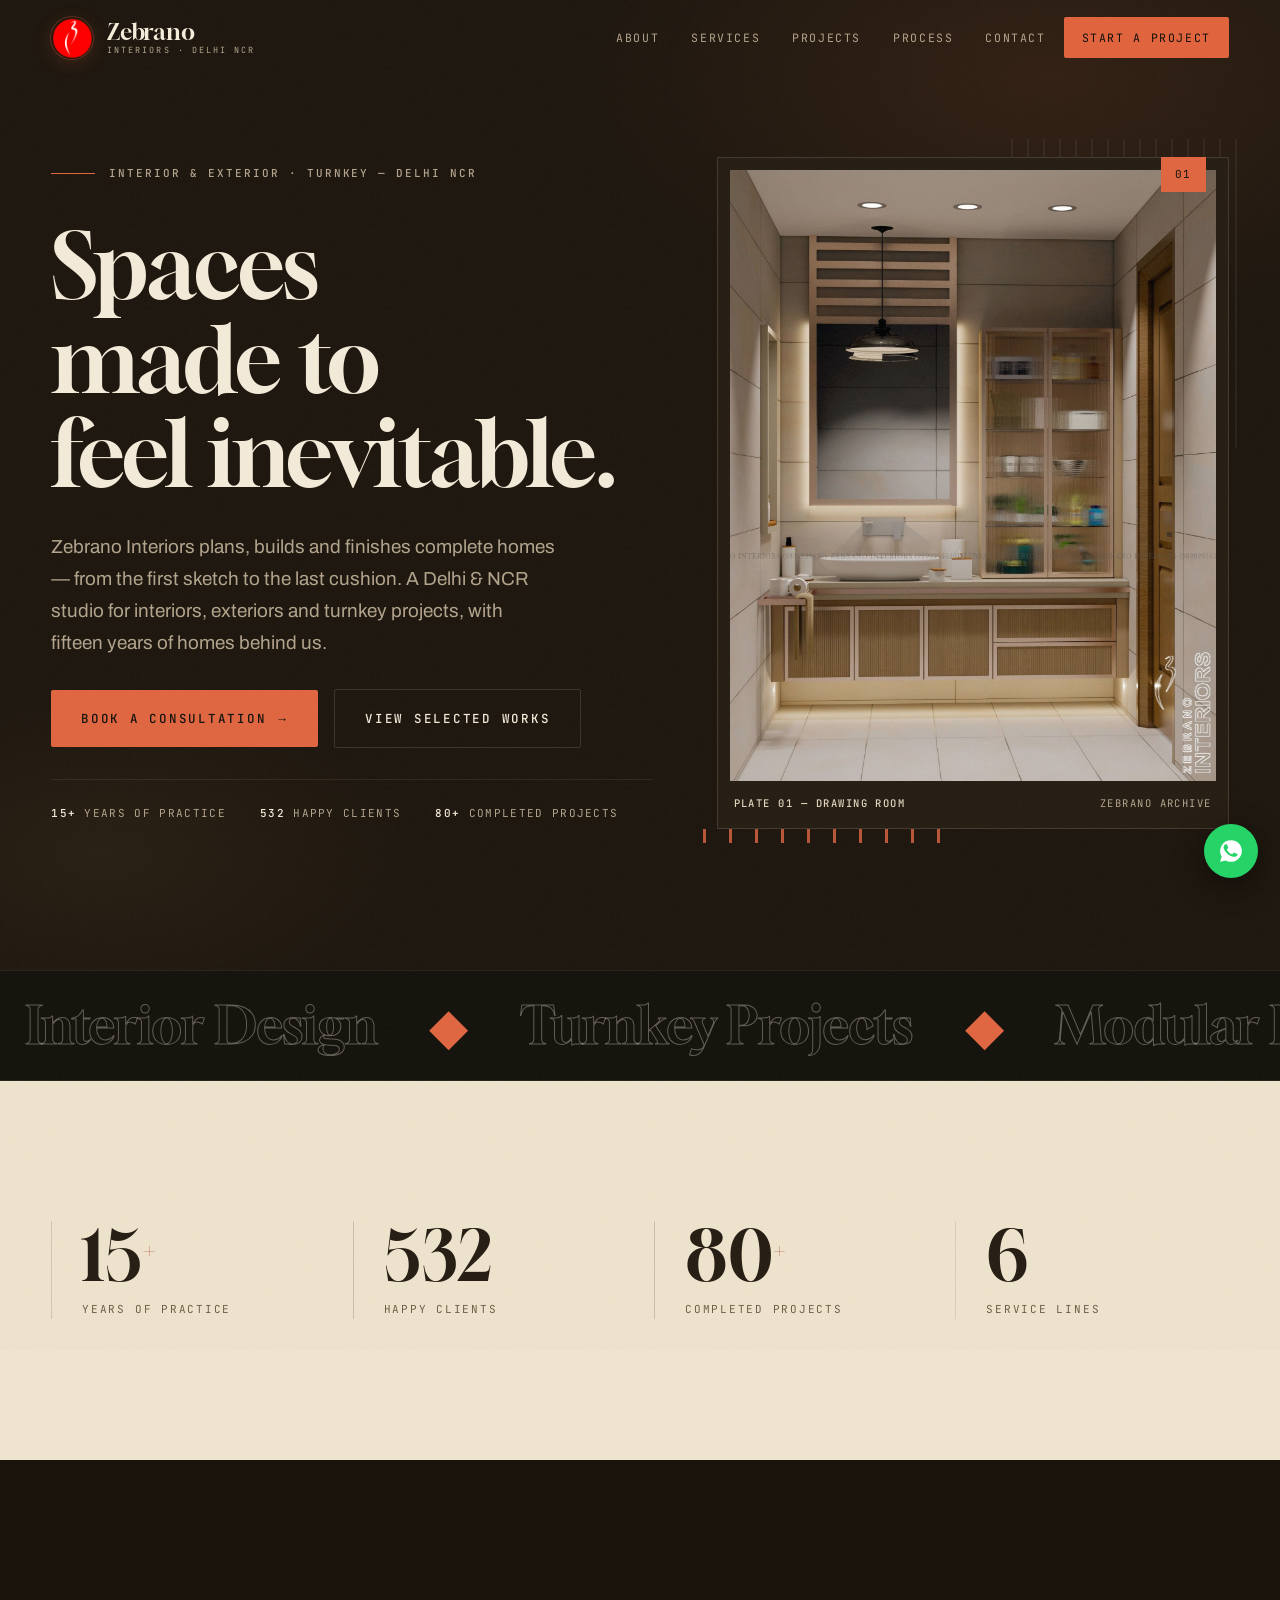
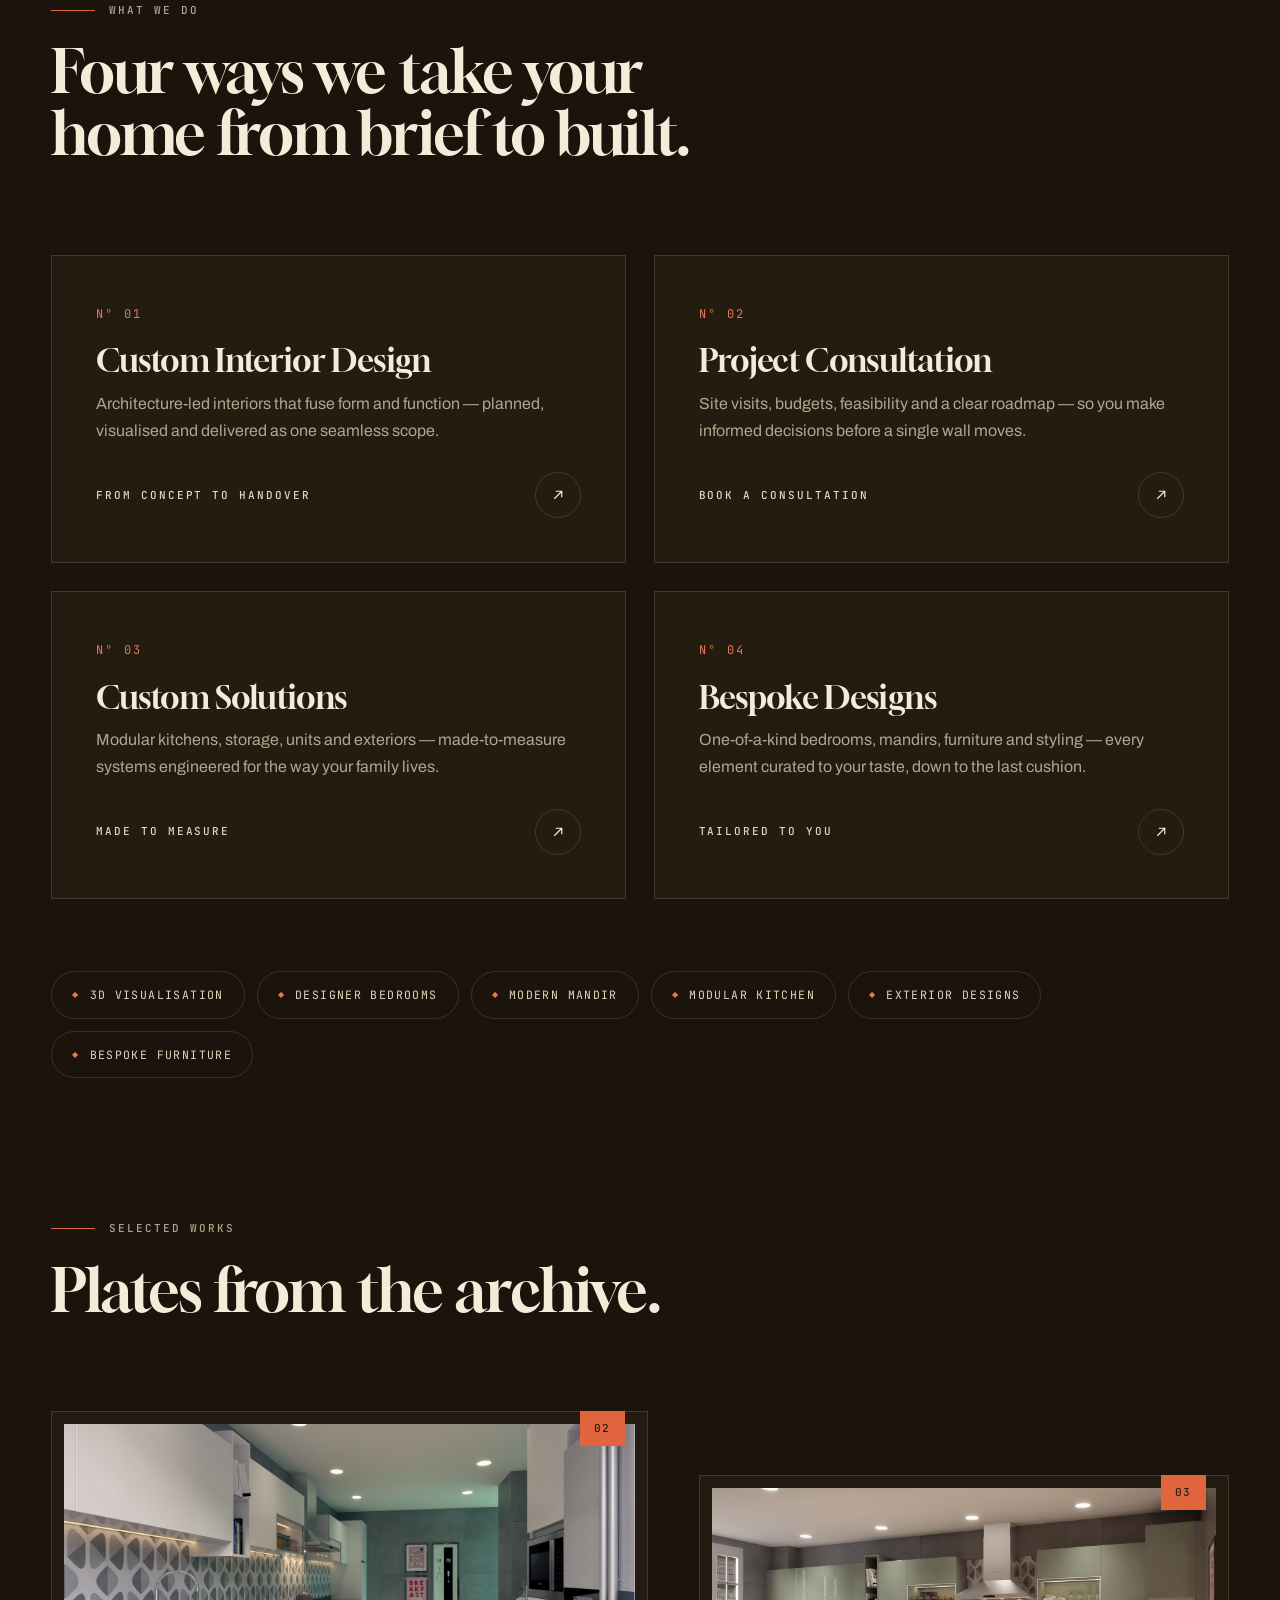
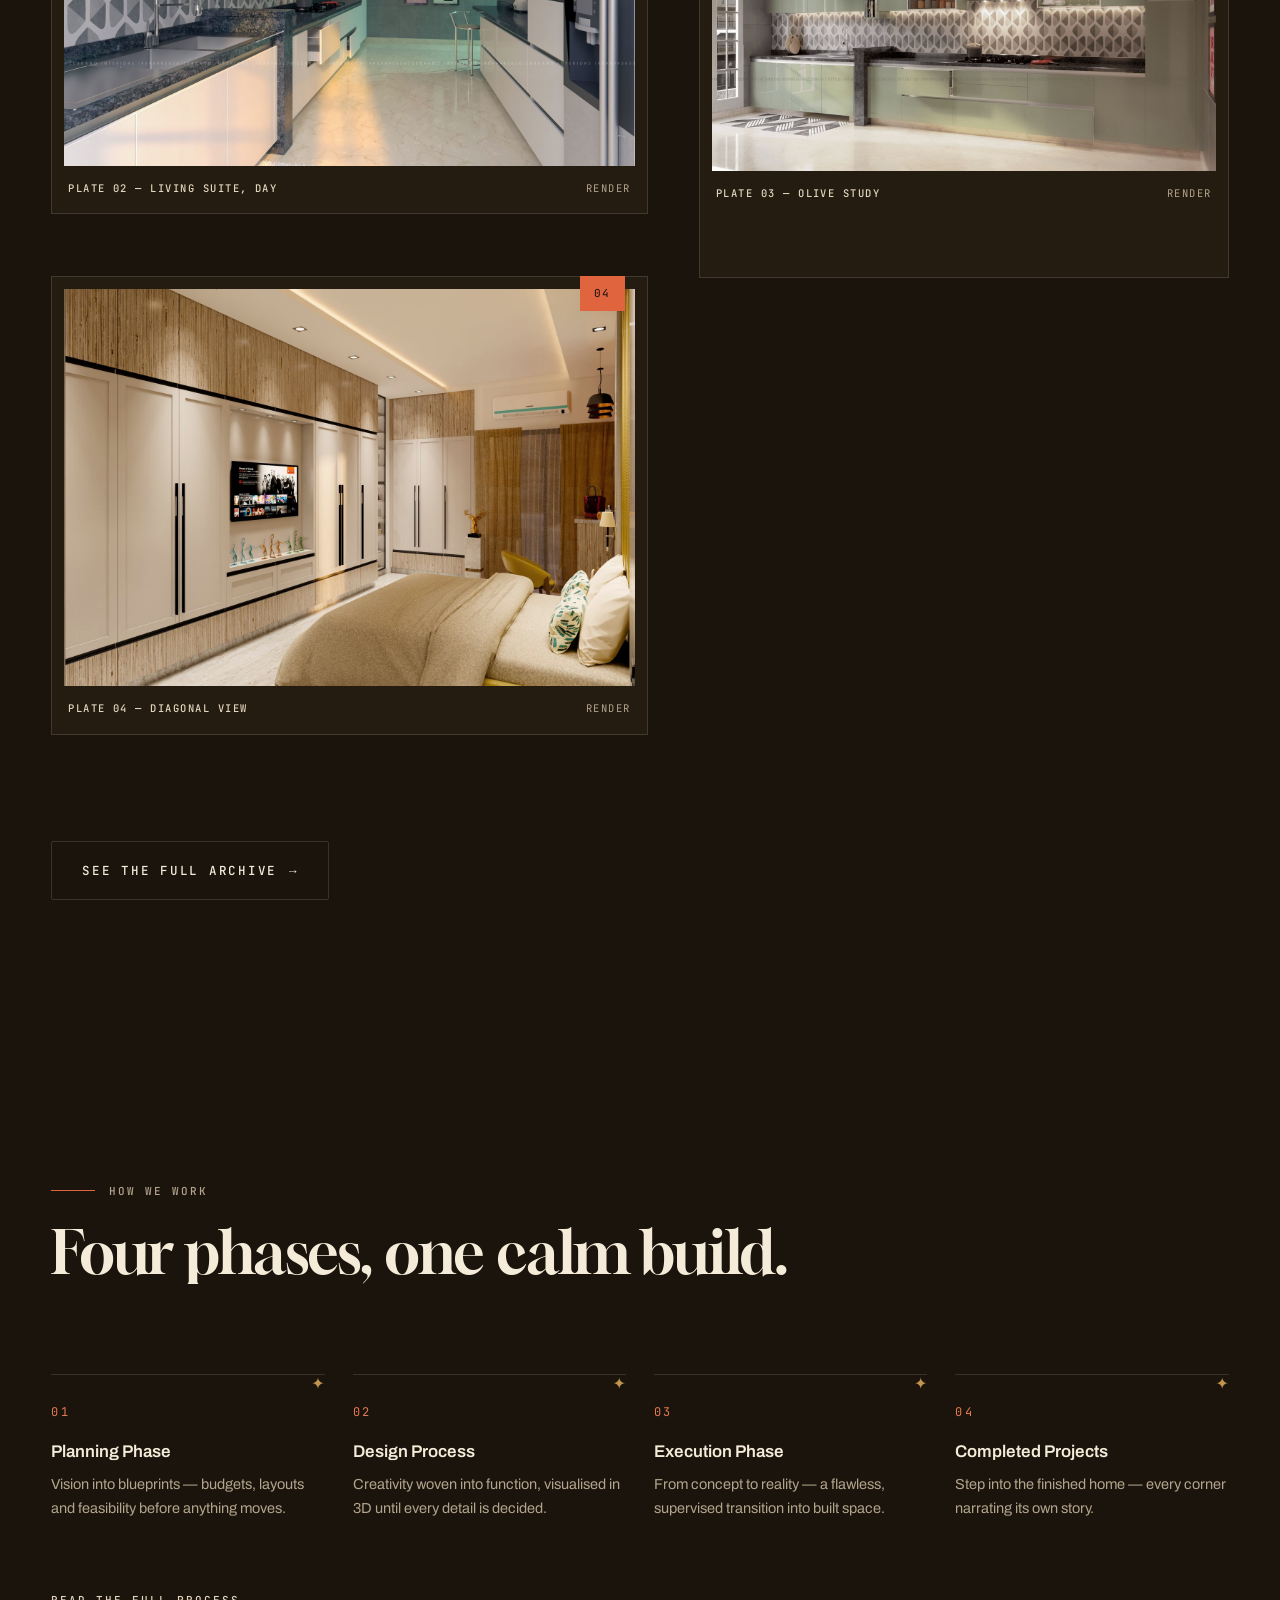
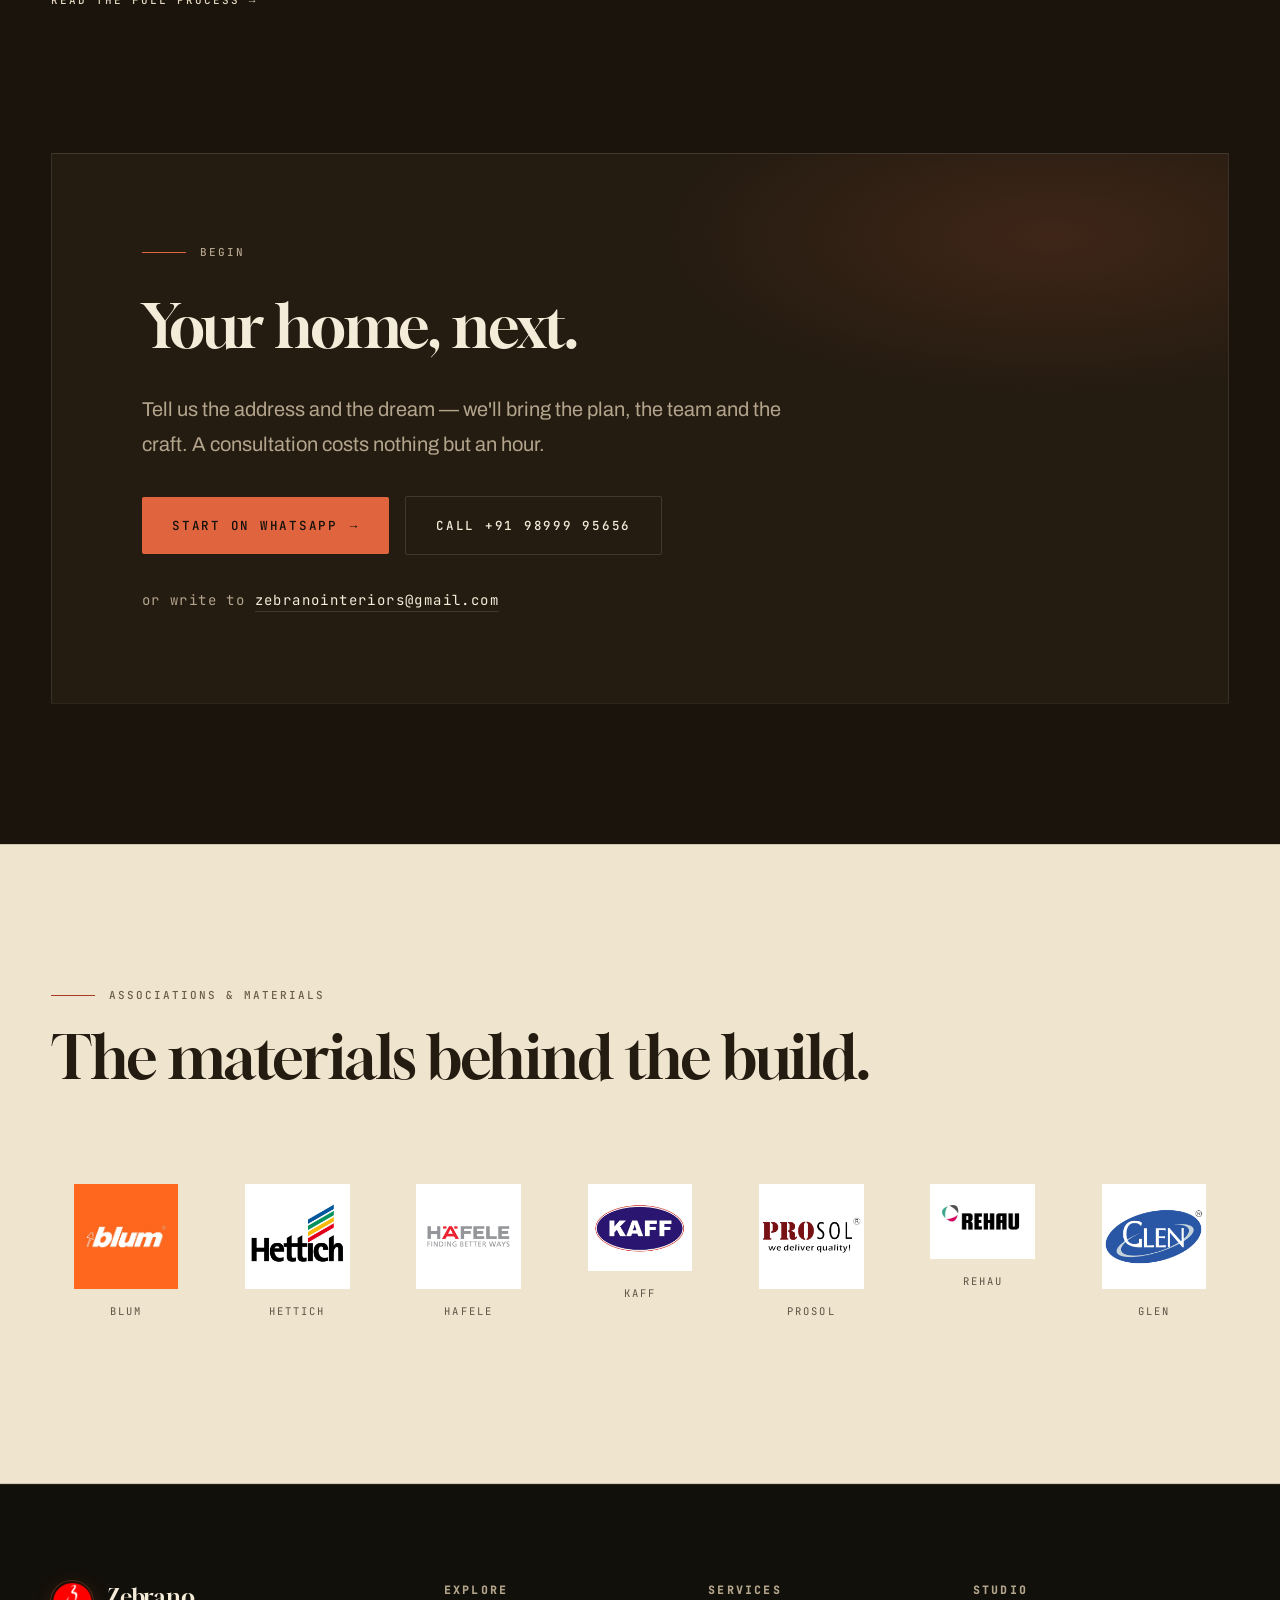
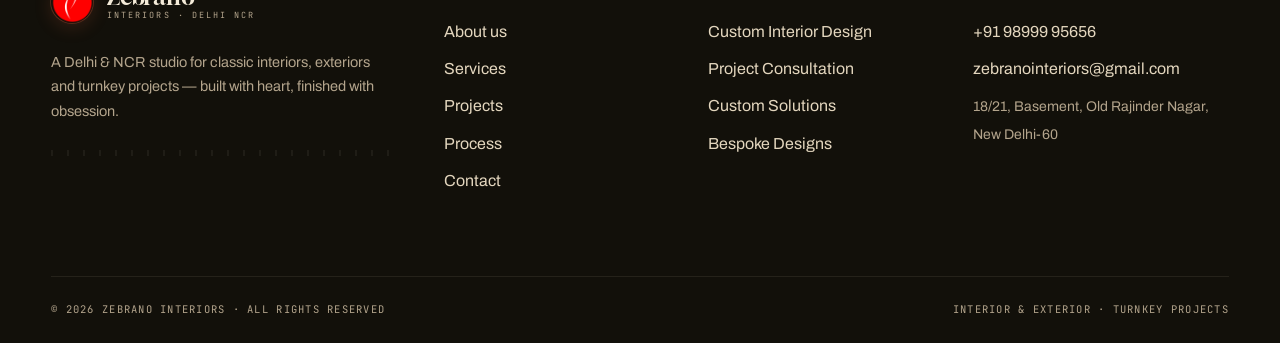
==== index.html @ 04f529ae "Zebrano Interiors - redesigned static site (dark zebrano world, real brand logos, partner strip)" ====
<!DOCTYPE html>
<html lang="en">
<head>
<!--
  ZEBRANO INTERIORS — redesigned website
  Direction contract (docs/DESIGN.md):
  THESIS   The site behaves like a material sample book of the wood it is named for —
           a dark zebrano-stripe system, editorial specimen plates, reactbits-grade motion.
           Refuses the generic light-warm real-estate template the studio formerly ran.
  OWN-WORLD espresso ground, bone ink, cinnabar accent (brand-red commitment), brass secondary,
           zebrano grain edges, hairline rules, index numerals, mono captions, Gloock display.
  STORY    visitor understands "turnkey interior studio, Delhi NCR, real craft" in seconds,
           believes it from real render plates + numbered process, acts via WhatsApp/consultation.
  FIRST VIEWPORT  left: mono kicker, split-reveal Gloock headline, lede, magnetic CTAs;
           right: portrait living-room render in a specimen frame with zebrano corner.
  FORM     brief-pinned reactbits-style component language, hand-built, no framework.
-->
<meta charset="UTF-8">
<meta name="viewport" content="width=device-width, initial-scale=1">
<title>Zebrano Interiors — Interior &amp; Turnkey Design Studio, Delhi NCR</title>
<meta name="description" content="Zebrano Interiors is a Delhi &amp; NCR interior design studio offering complete interior and exterior design alongside turnkey projects — 15+ years, 532 happy clients, 80+ completed homes.">
<meta name="theme-color" content="#1b140c">
<link rel="icon" href="assets/img/zebrano-mark.png" type="image/png">
<link rel="canonical" href="https://zebranointeriors.com/">
<meta property="og:type" content="website">
<meta property="og:title" content="Zebrano Interiors — Interior &amp; Turnkey Design Studio">
<meta property="og:description" content="Complete interior and exterior design alongside turnkey projects, Delhi &amp; NCR. 15+ years, 80+ completed projects.">
<meta property="og:url" content="https://zebranointeriors.com/">
<meta property="og:image" content="assets/img/2024-02-View-1-1.jpg">
<meta name="twitter:card" content="summary_large_image">
<link rel="preload" as="image" href="assets/img/2024-02-View-1-1.jpg" fetchpriority="high">
<link rel="stylesheet" href="assets/css/fonts.css">
<link rel="stylesheet" href="assets/css/tokens.css">
<link rel="stylesheet" href="assets/css/main.css">
<script type="application/ld+json">
{
  "@context": "https://schema.org",
  "@type": "LocalBusiness",
  "name": "Zebrano Interiors",
  "description": "Interior and exterior design studio alongside turnkey projects in Delhi & NCR.",
  "telephone": "+91-9899995656",
  "email": "zebranointeriors@gmail.com",
  "address": {
    "@type": "PostalAddress",
    "streetAddress": "18/21, Basement, Old Rajinder Nagar",
    "addressLocality": "New Delhi",
    "addressRegion": "Delhi",
    "postalCode": "110060",
    "addressCountry": "IN"
  }
}
</script>
</head>
<body>
<a class="skip-link" href="#main">Skip to content</a>

<!-- shell chrome -->
<div id="preloader" aria-hidden="true">
  <img class="pre-mark" src="assets/img/zebrano-mark.png" alt="" width="60" height="60">
  <div class="pre-word"><i>Z</i><i>E</i><i>B</i><i>R</i><i>A</i><i>N</i><i>O</i></div>
  <div class="pre-strip"></div>
</div>
<div id="curtain" aria-hidden="true"><div class="curtain-stripe zebra-edge-solid"></div></div>
<div class="grain" aria-hidden="true"></div>
<div id="cursor-dot" aria-hidden="true"></div>
<div id="cursor-ring" aria-hidden="true"></div>

<header class="header">
  <div class="wrap header-inner">
    <a class="wordmark" href="index.html" aria-label="Zebrano Interiors — home">
  <img class="mark" src="assets/img/zebrano-mark.png" alt="" width="42" height="42">
  <span class="wm-text">Zebrano<span class="sub">Interiors · Delhi NCR</span></span>
    </a>
    <nav class="nav" aria-label="Primary">
      <a href="about.html">About</a>
      <a href="services.html">Services</a>
      <a href="projects.html">Projects</a>
      <a href="process.html">Process</a>
      <a href="contact.html">Contact</a>
      <a class="cta" href="contact.html">Start a project</a>
    </nav>
    <button class="nav-toggle" aria-expanded="false" aria-controls="menu" aria-label="Open menu">
      <span></span><span></span><span></span>
    </button>
  </div>
</header>

<div class="menu" id="menu">
  <nav aria-label="Mobile">
    <a href="index.html"><small>01</small>Studio</a>
    <a href="about.html"><small>02</small>About</a>
    <a href="services.html"><small>03</small>Services</a>
    <a href="projects.html"><small>04</small>Projects</a>
    <a href="process.html"><small>05</small>Process</a>
    <a href="contact.html"><small>06</small>Contact</a>
  </nav>
  <div class="menu-cta">
    <a class="btn btn--primary" href="contact.html">Start a project <span class="arr">→</span></a>
    <p class="menu-phone mono">WhatsApp-first · <a href="tel:+919899995656">+91 98999 95656</a></p>
  </div>
  <div class="menu-meta mono">
    <span>+91 9899995656</span>
    <span>zebranointeriors@gmail.com</span>
    <span>Old Rajinder Nagar, New Delhi-60</span>
  </div>
</div>

<main id="main">
  <!-- ============ HERO ============ -->
  <section class="hero">
    <div class="wrap">
      <div class="hero-grid">
        <div class="hero-copy">
          <p class="kicker mono" data-split>Interior &amp; Exterior · Turnkey — Delhi NCR</p>
          <h1 class="display h-display" data-split>Spaces made to feel inevitable.</h1>
          <p class="lede" data-reveal>Zebrano Interiors plans, builds and finishes complete homes — from the first
            sketch to the last cushion. A Delhi &amp; NCR studio for interiors, exteriors and turnkey projects,
            with fifteen years of homes behind us.</p>
          <div class="hero-ctas" data-reveal data-delay="1">
            <a class="btn btn--primary" href="contact.html">Book a consultation <span class="arr">→</span></a>
            <a class="btn btn--ghost" href="projects.html">View selected works</a>
          </div>
          <div class="hero-meta" data-reveal data-delay="2">
            <span><b>15+</b> Years of practice</span>
            <span><b>532</b> Happy clients</span>
            <span><b>80+</b> Completed projects</span>
          </div>
        </div>
        <div class="hero-plate-frame">
          <figure class="plate">
            <img src="assets/img/2024-02-View-1-1.jpg" alt="Living room by Zebrano Interiors — warm wood and linen tones" width="1600" height="2009" fetchpriority="high">
            <figcaption class="plate-cap"><b>Plate 01 — Drawing room</b><span>Zebrano archive</span></figcaption>
            <span class="plate-idx">01</span>
          </figure>
        </div>
      </div>
    </div>
  </section>

  <!-- ============ MARQUEE ============ -->
  <div class="marquee" aria-hidden="true">
    <div class="marquee-track">
      <span>Interior Design</span><span class="hi">◆</span>
      <span>Turnkey Projects</span><span class="hi">◆</span>
      <span>Modular Kitchens</span><span class="hi">◆</span>
      <span>Designer Bedrooms</span><span class="hi">◆</span>
      <span>Modern Mandirs</span><span class="hi">◆</span>
      <span>3D Visualisation</span><span class="hi">◆</span>
      <span>Exterior Design</span><span class="hi">◆</span>
      <span>Bespoke Furniture</span><span class="hi">◆</span>
      <span>Interior Design</span><span class="hi">◆</span>
      <span>Turnkey Projects</span><span class="hi">◆</span>
      <span>Modular Kitchens</span><span class="hi">◆</span>
      <span>Designer Bedrooms</span><span class="hi">◆</span>
      <span>Modern Mandirs</span><span class="hi">◆</span>
      <span>3D Visualisation</span><span class="hi">◆</span>
      <span>Exterior Design</span><span class="hi">◆</span>
      <span>Bespoke Furniture</span><span class="hi">◆</span>
    </div>
  </div>

  <!-- ============ STATS (bone band) ============ -->
  <section class="band-bone section" aria-label="Studio statistics">
    <div class="wrap">
      <div class="stats">
        <div class="stat" data-reveal>
          <div class="num"><span data-count="15">0</span><sup>+</sup></div>
          <div class="lbl">Years of practice</div>
        </div>
        <div class="stat" data-reveal data-delay="1">
          <div class="num"><span data-count="532">0</span></div>
          <div class="lbl">Happy clients</div>
        </div>
        <div class="stat" data-reveal data-delay="2">
          <div class="num"><span data-count="80">0</span><sup>+</sup></div>
          <div class="lbl">Completed projects</div>
        </div>
        <div class="stat" data-reveal data-delay="3">
          <div class="num"><span data-count="6">0</span></div>
          <div class="lbl">Service lines</div>
        </div>
      </div>
    </div>
  </section>

  <!-- ============ SERVICES PREVIEW ============ -->
  <section class="section spine">
    <div class="wrap">
      <div class="section-head">
        <p class="kicker mono">What we do</p>
        <h2 class="display h-section" data-split data-reveal>Four ways we take your home from brief to built.</h2>
      </div>
      <div class="spot-grid">
        <a class="spot-card" data-spotlight href="services.html#offer-01">
          <span class="idx">N° 01</span>
          <h3 class="display h-small">Custom Interior Design</h3>
          <p>Architecture-led interiors that fuse form and function — planned, visualised and delivered as one seamless scope.</p>
          <div class="foot"><span class="mono">From concept to handover</span><span class="go"><svg width="18" height="18" viewBox="0 0 24 24" fill="none" stroke="currentColor" stroke-width="1.6"><path d="M7 17L17 7M9 7h8v8"/></svg></span></div>
        </a>
        <a class="spot-card" data-spotlight href="services.html#offer-02">
          <span class="idx">N° 02</span>
          <h3 class="display h-small">Project Consultation</h3>
          <p>Site visits, budgets, feasibility and a clear roadmap — so you make informed decisions before a single wall moves.</p>
          <div class="foot"><span class="mono">Book a consultation</span><span class="go"><svg width="18" height="18" viewBox="0 0 24 24" fill="none" stroke="currentColor" stroke-width="1.6"><path d="M7 17L17 7M9 7h8v8"/></svg></span></div>
        </a>
        <a class="spot-card" data-spotlight href="services.html#offer-03">
          <span class="idx">N° 03</span>
          <h3 class="display h-small">Custom Solutions</h3>
          <p>Modular kitchens, storage, units and exteriors — made-to-measure systems engineered for the way your family lives.</p>
          <div class="foot"><span class="mono">Made to measure</span><span class="go"><svg width="18" height="18" viewBox="0 0 24 24" fill="none" stroke="currentColor" stroke-width="1.6"><path d="M7 17L17 7M9 7h8v8"/></svg></span></div>
        </a>
        <a class="spot-card" data-spotlight href="services.html#offer-04">
          <span class="idx">N° 04</span>
          <h3 class="display h-small">Bespoke Designs</h3>
          <p>One-of-a-kind bedrooms, mandirs, furniture and styling — every element curated to your taste, down to the last cushion.</p>
          <div class="foot"><span class="mono">Tailored to you</span><span class="go"><svg width="18" height="18" viewBox="0 0 24 24" fill="none" stroke="currentColor" stroke-width="1.6"><path d="M7 17L17 7M9 7h8v8"/></svg></span></div>
        </a>
      </div>
      <div class="chips" data-reveal>
        <a class="chip" href="services.html">3D Visualisation</a>
        <a class="chip" href="services.html">Designer Bedrooms</a>
        <a class="chip" href="services.html">Modern Mandir</a>
        <a class="chip" href="services.html">Modular Kitchen</a>
        <a class="chip" href="services.html">Exterior Designs</a>
        <a class="chip" href="services.html">Bespoke Furniture</a>
      </div>
    </div>
  </section>

  <!-- ============ SELECTED WORKS ============ -->
  <section class="section" style="padding-top:0">
    <div class="wrap">
      <div class="section-head">
        <p class="kicker mono">Selected works</p>
        <h2 class="display h-section" data-split data-reveal>Plates from the archive.</h2>
      </div>
      <div class="works">
        <figure class="plate">
          <div class="plate-img"><img src="assets/img/2024-02-View-4-Day-Scene.jpg" alt="Day-lit drawing room scene by Zebrano Interiors" width="1600" height="958" loading="lazy"></div>
          <figcaption class="plate-cap"><b>Plate 02 — Living suite, day</b><span>Render</span></figcaption>
          <span class="plate-idx">02</span>
        </figure>
        <figure class="plate">
          <div class="plate-img"><img src="assets/img/2024-02-Met-Olive-Final-1.jpg" alt="Neutral olive-toned interior by Zebrano Interiors" width="1600" height="900" loading="lazy"></div>
          <figcaption class="plate-cap"><b>Plate 03 — Olive study</b><span>Render</span></figcaption>
          <span class="plate-idx">03</span>
        </figure>
        <figure class="plate">
          <div class="plate-img"><img src="assets/img/2024-02-View-Diagonal.jpg" alt="Diagonal view of a designed living space by Zebrano Interiors" width="1600" height="1114" loading="lazy"></div>
          <figcaption class="plate-cap"><b>Plate 04 — Diagonal view</b><span>Render</span></figcaption>
          <span class="plate-idx">04</span>
        </figure>
      </div>
      <p style="margin-top:clamp(40px,6vw,72px)" data-reveal>
        <a class="btn btn--ghost" href="projects.html">See the full archive <span class="arr">→</span></a>
      </p>
    </div>
  </section>

  <!-- ============ PROCESS STRIP ============ -->
  <section class="section spine">
    <div class="wrap">
      <div class="section-head">
        <p class="kicker mono">How we work</p>
        <h2 class="display h-section" data-split data-reveal>Four phases, one calm build.</h2>
      </div>
      <div class="proc">
        <div class="proc-item" data-reveal>
          <span class="tick">✦</span>
          <h3>Planning Phase</h3>
          <p>Vision into blueprints — budgets, layouts and feasibility before anything moves.</p>
        </div>
        <div class="proc-item" data-reveal data-delay="1">
          <span class="tick">✦</span>
          <h3>Design Process</h3>
          <p>Creativity woven into function, visualised in 3D until every detail is decided.</p>
        </div>
        <div class="proc-item" data-reveal data-delay="2">
          <span class="tick">✦</span>
          <h3>Execution Phase</h3>
          <p>From concept to reality — a flawless, supervised transition into built space.</p>
        </div>
        <div class="proc-item" data-reveal data-delay="3">
          <span class="tick">✦</span>
          <h3>Completed Projects</h3>
          <p>Step into the finished home — every corner narrating its own story.</p>
        </div>
      </div>
      <p style="margin-top:clamp(40px,6vw,64px)" data-reveal>
        <a class="link-line mono" href="process.html">Read the full process →</a>
      </p>
    </div>
  </section>

  <!-- ============ CTA ============ -->
  <section class="section" style="padding-top:0">
    <div class="wrap">
      <div class="cta-panel" data-reveal>
        <div class="wrap-in">
          <p class="kicker mono">Begin</p>
          <h2 class="display h-section">Your home, next.</h2>
          <p class="muted-big">Tell us the address and the dream — we'll bring the plan, the team and the craft.
            A consultation costs nothing but an hour.</p>
          <div class="hero-ctas">
            <a class="btn btn--primary" href="contact.html">Start on WhatsApp <span class="arr">→</span></a>
            <a class="btn btn--ghost" href="tel:+919899995656">Call +91 98999 95656</a>
          </div>
          <p class="phone-line">or write to <a href="mailto:zebranointeriors@gmail.com">zebranointeriors@gmail.com</a></p>
        </div>
      </div>
    </div>
  </section>

  <!-- ============ PARTNERS ============ -->
  <section class="band-bone section partners-band" aria-label="Partner brands">
    <div class="wrap">
      <div class="section-head">
        <p class="kicker mono">Associations &amp; materials</p>
        <h2 class="display h-section">The materials behind the build.</h2>
      </div>
      <ul class="partners">
        <li><figure class="plogo"><img src="assets/img/partners/blum.jpg" alt="Blum hardware logo" width="900" height="900" loading="lazy"><figcaption>Blum</figcaption></figure></li>
        <li><figure class="plogo"><img src="assets/img/partners/hettich.jpg" alt="Hettich hardware logo" width="1600" height="1600" loading="lazy"><figcaption>Hettich</figcaption></figure></li>
        <li><figure class="plogo"><img src="assets/img/partners/hafele.jpg" alt="Häfele hardware logo" width="1600" height="1600" loading="lazy"><figcaption>Hafele</figcaption></figure></li>
        <li><figure class="plogo"><img src="assets/img/partners/kaff.jpg" alt="KAFF logo" width="1600" height="1333" loading="lazy"><figcaption>Kaff</figcaption></figure></li>
        <li><figure class="plogo"><img src="assets/img/partners/prosol.jpg" alt="Prosol logo" width="1600" height="1600" loading="lazy"><figcaption>Prosol</figcaption></figure></li>
        <li><figure class="plogo"><img src="assets/img/partners/rehau.jpg" alt="REHAU logo" width="1200" height="857" loading="lazy"><figcaption>Rehau</figcaption></figure></li>
        <li><figure class="plogo"><img src="assets/img/partners/glen.jpg" alt="Glen logo" width="1600" height="1600" loading="lazy"><figcaption>Glen</figcaption></figure></li>
      </ul>
    </div>
  </section>
</main>

<footer class="footer">
  <div class="wrap">
    <div class="footer-grid">
      <div>
        <a class="wordmark" href="index.html">
  <img class="mark" src="assets/img/zebrano-mark.png" alt="" width="42" height="42">
  <span class="wm-text">Zebrano<span class="sub">Interiors · Delhi NCR</span></span>
        </a>
        <p class="about-line" style="margin-top:18px">A Delhi &amp; NCR studio for classic interiors, exteriors and turnkey projects — built with heart, finished with obsession.</p>
        <div class="grain-mark zebra-edge"></div>
      </div>
      <nav aria-label="Footer — explore">
        <h4>Explore</h4>
        <ul>
          <li><a href="about.html">About us</a></li>
          <li><a href="services.html">Services</a></li>
          <li><a href="projects.html">Projects</a></li>
          <li><a href="process.html">Process</a></li>
          <li><a href="contact.html">Contact</a></li>
        </ul>
      </nav>
      <nav aria-label="Footer — services">
        <h4>Services</h4>
        <ul>
          <li><a href="services.html">Custom Interior Design</a></li>
          <li><a href="services.html">Project Consultation</a></li>
          <li><a href="services.html">Custom Solutions</a></li>
          <li><a href="services.html">Bespoke Designs</a></li>
        </ul>
      </nav>
      <div>
        <h4>Studio</h4>
        <ul>
          <li><a href="tel:+919899995656">+91 98999 95656</a></li>
          <li><a href="mailto:zebranointeriors@gmail.com">zebranointeriors@gmail.com</a></li>
          <li><span class="stone" style="font-size:14px">18/21, Basement, Old Rajinder Nagar, New Delhi-60</span></li>
        </ul>
      </div>
    </div>
    <div class="footer-base">
      <span>© <span id="year">2025</span> Zebrano Interiors · All rights reserved</span>
      <span>Interior &amp; Exterior · Turnkey Projects</span>
    </div>
  </div>
</footer>

<a class="wa-float" href="https://wa.me/919899995656" target="_blank" rel="noopener" aria-label="Chat with Zebrano Interiors on WhatsApp">
  <svg width="26" height="26" viewBox="0 0 24 24" fill="currentColor" aria-hidden="true">
    <path d="M12 2a10 10 0 0 0-8.6 15.1L2 22l5.1-1.3A10 10 0 1 0 12 2zm5.4 14.1c-.2.6-1.3 1.2-1.9 1.3-.5 0-1.1.2-3.7-.8-3.2-1.3-5.2-4.4-5.3-4.6-.2-.2-1.3-1.7-1.3-3.2s.8-2.3 1.1-2.6c.3-.3.6-.4.8-.4h.6c.2 0 .5-.1.7.5l.9 2.3c.1.2.1.4 0 .6l-.4.6-.5.6c-.2.2-.3.4-.1.7.2.3.8 1.4 1.8 2.2 1.3 1.1 2.3 1.5 2.7 1.6.3.2.5.1.7-.1l1-1.2c.2-.3.4-.2.7-.1l2.2 1c.3.2.5.3.6.4.1.2.1.7-.2 1.4z"/>
  </svg>
</a>

<script src="assets/vendor/gsap.min.js"></script>
<script src="assets/vendor/ScrollTrigger.min.js"></script>
<script src="assets/vendor/lenis.min.js"></script>
<script src="assets/js/main.js"></script>
<script src="assets/js/motion.js"></script>
</body>
</html>
---- assets/css/fonts.css ----
@font-face{font-family:'Archivo';font-style:normal;font-weight:400;font-display:swap;src:url('../fonts/Archivo-normal-400.woff2') format('woff2');}
@font-face{font-family:'Archivo';font-style:normal;font-weight:500;font-display:swap;src:url('../fonts/Archivo-normal-500.woff2') format('woff2');}
@font-face{font-family:'Archivo';font-style:normal;font-weight:600;font-display:swap;src:url('../fonts/Archivo-normal-600.woff2') format('woff2');}
@font-face{font-family:'Archivo';font-style:normal;font-weight:700;font-display:swap;src:url('../fonts/Archivo-normal-700.woff2') format('woff2');}
@font-face{font-family:'Gloock';font-style:normal;font-weight:400;font-display:swap;src:url('../fonts/Gloock-normal-400.woff2') format('woff2');}
@font-face{font-family:'JetBrains Mono';font-style:normal;font-weight:400;font-display:swap;src:url('../fonts/JetBrainsMono-normal-400.woff2') format('woff2');}
@font-face{font-family:'JetBrains Mono';font-style:normal;font-weight:500;font-display:swap;src:url('../fonts/JetBrainsMono-normal-500.woff2') format('woff2');}
---- assets/css/tokens.css ----
/* ============================================================
   ZEBRANO INTERIORS — design tokens
   Dark "zebrano" espresso world · cinnabar accent · bone ink
   See ../docs/DESIGN.md for the direction contract
   ============================================================ */

:root {
  /* ground */
  --ink-950: #12100a;
  --ink-900: #1b140c;
  --ink-800: #241b11;
  --ink-700: #33281a;
  --ink-600: #443723;

  /* ink / text */
  --bone-50: #f4ebd9;
  --bone-200: #e3d6be;
  --stone-400: #b3a48c;   /* ≥4.5:1 on ink-900 */

  /* accents */
  --cinnabar-400: #e57a52;
  --cinnabar-500: #e0653f;
  --cinnabar-700: #a63b24; /* text-on-bone ≥4.5:1 */
  --brass-400: #c1954e;

  /* bone pacing band */
  --bone-surface: #efe4cd;
  --bone-ink: #241b11;
  --bone-stone: #6b5d46;

  /* lines & texture */
  --hairline: rgba(244, 235, 217, 0.14);
  --hairline-soft: rgba(244, 235, 217, 0.08);
  --grain-line: rgba(244, 235, 217, 0.06);

  /* type */
  --font-display: 'Gloock', Georgia, 'Times New Roman', serif;
  --font-body: 'Archivo', system-ui, -apple-system, 'Segoe UI', sans-serif;
  --font-mono: 'JetBrains Mono', ui-monospace, 'Cascadia Mono', monospace;

  /* layout */
  --pad: clamp(20px, 4vw, 64px);
  --gutter: clamp(16px, 2.4vw, 28px);
  --section: clamp(96px, 11vw, 168px);
  --radius: 2px;

  /* motion */
  --ease-out: cubic-bezier(0.22, 1, 0.36, 1);
  --dur: 0.45s;

  /* chrome */
  --header-h: 76px;
}
---- assets/css/main.css ----
/* ============================================================
   ZEBRANO INTERIORS — main stylesheet
   World: material sample book · specimen plates · zebrano grain
   ============================================================ */

/* ---------- reset / base ---------- */
*, *::before, *::after { box-sizing: border-box; margin: 0; padding: 0; }
html { scroll-behavior: auto; -webkit-text-size-adjust: 100%; }
body {
  background: var(--ink-900);
  color: var(--bone-200);
  font-family: var(--font-body);
  font-size: 16px;
  line-height: 1.7;
  overflow-x: clip;
  min-height: 100vh;
}
::selection { background: var(--cinnabar-500); color: var(--ink-950); }
img { display: block; max-width: 100%; height: auto; }
a { color: inherit; text-decoration: none; }
button { font: inherit; color: inherit; background: none; border: 0; cursor: pointer; }
ul, ol { list-style: none; }
input, textarea { font: inherit; color: inherit; }
:focus-visible { outline: 2px solid var(--cinnabar-500); outline-offset: 3px; }

/* skip link */
.skip-link {
  position: fixed; top: -60px; left: 16px; z-index: 300;
  background: var(--cinnabar-500); color: var(--ink-950);
  padding: 10px 18px; font-family: var(--font-mono); font-size: 12px;
  transition: top 0.2s var(--ease-out);
}
.skip-link:focus { top: 12px; }

/* ---------- utilities ---------- */
.wrap { width: min(1440px, 100%); margin-inline: auto; padding-inline: var(--pad); }
.grid { display: grid; grid-template-columns: repeat(12, 1fr); gap: var(--gutter); }
.mono {
  font-family: var(--font-mono); font-size: 11px; font-weight: 500;
  letter-spacing: 0.18em; text-transform: uppercase;
}
.kicker { display: flex; align-items: center; gap: 14px; color: var(--stone-400); }
.kicker::before { content: ""; width: 44px; height: 1px; background: var(--cinnabar-500); }
.rule-h { height: 1px; background: var(--hairline); border: 0; }
.spine { position: relative; }
.spine::before {
  content: ""; position: absolute; top: 0; bottom: 0; left: calc(var(--pad) * -0.5);
  width: 1px; background: var(--hairline-soft);
}

/* zebrano grain edges (vertical stripe motif) */
.zebra-edge {
  background: repeating-linear-gradient(90deg,
    var(--grain-line) 0 2px, transparent 2px 16px);
}
.zebra-edge-solid {
  background: repeating-linear-gradient(90deg,
    var(--cinnabar-500) 0 3px, var(--ink-950) 3px 22px,
    var(--cinnabar-500) 22px 25px, transparent 25px 48px);
}

/* ---------- typography ---------- */
h1, h2, h3, .display {
  font-family: var(--font-display);
  font-weight: 400;
  color: var(--bone-50);
  letter-spacing: -0.02em;
  line-height: 1.05;
  text-wrap: balance;
}
.h-display { font-size: clamp(2.9rem, 7vw, 6.25rem); }
.h-section { font-size: clamp(2rem, 4.6vw, 3.75rem); }
.h-small { font-size: clamp(1.4rem, 2.6vw, 2rem); }
p { max-width: 62ch; }
.stone { color: var(--stone-400); }
.muted-big { font-size: clamp(1.05rem, 1.6vw, 1.25rem); color: var(--stone-400); line-height: 1.75; }

.section { padding-block: var(--section); position: relative; }
.section-head { display: grid; gap: 18px; margin-bottom: clamp(48px, 7vw, 96px); }
.section-head .kicker { margin-bottom: 4px; }

/* ---------- buttons ---------- */
.btn {
  position: relative; display: inline-flex; align-items: center; gap: 12px;
  padding: 18px 30px; border-radius: var(--radius);
  font-family: var(--font-mono); font-size: 12.5px; font-weight: 500;
  letter-spacing: 0.14em; text-transform: uppercase;
  transition: background var(--dur) var(--ease-out), border-color var(--dur) var(--ease-out),
              color var(--dur) var(--ease-out), transform 0.18s var(--ease-out);
  will-change: transform;
}
.btn .arr { transition: transform 0.3s var(--ease-out); }
.btn:hover .arr { transform: translateX(5px); }
.btn--primary { background: var(--cinnabar-500); color: var(--ink-950); }
.btn--primary:hover { background: var(--cinnabar-400); }
.btn--ghost { border: 1px solid var(--hairline); color: var(--bone-50); }
.btn--ghost:hover { border-color: var(--bone-50); background: rgba(244, 235, 217, 0.06); }
.btn--bone { background: var(--bone-ink); color: var(--bone-surface); }
.btn--bone:hover { background: var(--ink-950); }

.link-line { position: relative; padding-bottom: 4px; }
.link-line::after {
  content: ""; position: absolute; left: 0; bottom: 0; width: 100%; height: 1px;
  background: currentColor; transform-origin: right; transform: scaleX(0);
  transition: transform 0.35s var(--ease-out);
}
a:hover .link-line::after, .link-line:hover::after { transform-origin: left; transform: scaleX(1); }

/* ---------- header ---------- */
.header {
  position: fixed; inset: 0 0 auto 0; z-index: 100; height: var(--header-h);
  display: flex; align-items: center;
  transition: background 0.4s var(--ease-out), border-color 0.4s var(--ease-out),
              backdrop-filter 0.4s;
  border-bottom: 1px solid transparent;
}
.header.scrolled {
  background: rgba(27, 20, 12, 0.82);
  backdrop-filter: blur(14px);
  -webkit-backdrop-filter: blur(14px);
  border-bottom-color: var(--hairline-soft);
}
.header-inner { display: flex; align-items: center; justify-content: space-between; gap: 24px; }
.wordmark { display: inline-flex; align-items: center; gap: 14px; }
.wordmark .mark {
  width: 42px; height: 42px; flex: none; border-radius: 50%;
  box-shadow: 0 0 0 1px rgba(224, 101, 63, 0.28), 0 4px 18px rgba(224, 101, 63, 0.18);
}
.wordmark .wm-text {
  display: flex; flex-direction: column; gap: 3px;
  font-family: var(--font-display); font-size: 23px; line-height: 1; color: var(--bone-50);
  letter-spacing: -0.01em;
}
.wordmark .sub { font-family: var(--font-mono); font-size: 8.5px; letter-spacing: 0.24em; color: var(--stone-400); text-transform: uppercase; }

.nav { display: flex; align-items: center; gap: 4px; }
.nav a {
  font-family: var(--font-mono); font-size: 11.5px; letter-spacing: 0.14em;
  text-transform: uppercase; color: var(--stone-400);
  padding: 10px 14px; border-radius: 2px;
  transition: color 0.25s;
}
.nav a:hover { color: var(--bone-50); }
.nav a[aria-current="page"] { color: var(--cinnabar-400); }
.nav .cta { padding: 11px 18px; background: var(--cinnabar-500); color: var(--ink-950); }
.nav .cta:hover { background: var(--cinnabar-400); color: var(--ink-950); }

.nav-toggle {
  display: none; width: 46px; height: 46px; position: relative; z-index: 130;
}
.nav-toggle span {
  position: absolute; left: 12px; right: 12px; height: 2px; background: var(--bone-50);
  transition: transform 0.35s var(--ease-out), opacity 0.25s;
}
.nav-toggle span:nth-child(1) { top: 17px; }
.nav-toggle span:nth-child(2) { top: 25px; }
.nav-toggle span:nth-child(3) { top: 33px; }
body.nav-open .nav-toggle span:nth-child(1) { transform: translateY(8px) rotate(45deg); }
body.nav-open .nav-toggle span:nth-child(2) { opacity: 0; }
body.nav-open .nav-toggle span:nth-child(3) { transform: translateY(-8px) rotate(-45deg); }

.menu {
  position: fixed; inset: 0; z-index: 120; display: flex; flex-direction: column;
  justify-content: center; padding: var(--pad);
  background: var(--ink-950);
  opacity: 0; visibility: hidden; transform: translateY(-2%);
  transition: opacity 0.4s var(--ease-out), transform 0.4s var(--ease-out), visibility 0.4s;
}
body.nav-open { overflow: hidden; }
body.nav-open .menu { opacity: 1; visibility: visible; transform: none; }
.menu { overflow-y: auto; padding: calc(var(--pad)) calc(var(--pad)) max(calc(var(--pad)), env(safe-area-inset-bottom)); }
.menu nav { width: 100%; }
.menu nav a {
  display: flex; align-items: baseline; font-family: var(--font-display); font-size: clamp(2.2rem, 8vw, 3.4rem);
  color: var(--bone-50); padding: 13px 0; line-height: 1.15;
  transition: color 0.25s, transform 0.3s var(--ease-out);
}
.menu nav a + a { border-top: 1px solid var(--hairline-soft); }
.menu a:hover { color: var(--cinnabar-400); transform: translateX(10px); }
.menu a small { font-family: var(--font-mono); font-size: 11px; color: var(--cinnabar-500); letter-spacing: 0.2em; margin-right: 16px; width: 24px; flex: none; }
.menu .menu-cta { margin-top: clamp(30px, 6vh, 52px); display: grid; gap: 14px; justify-items: start; }
.menu .menu-phone { font-family: var(--font-mono); font-size: 12px; letter-spacing: 0.1em; color: var(--stone-400); }
.menu .menu-phone a { color: var(--bone-50); border-bottom: 1px solid var(--hairline); padding-bottom: 1px; transition: color 0.25s, border-color 0.25s; }
.menu .menu-phone a:hover { color: var(--cinnabar-400); border-color: var(--cinnabar-500); }
.menu .menu-meta { margin-top: clamp(24px, 4vh, 40px); display: grid; gap: 6px; }

/* ---------- preloader ---------- */
#preloader {
  display: none;
}
html.js #preloader {
  position: fixed; inset: 0; z-index: 400; display: flex; flex-direction: column;
  align-items: center; justify-content: center; gap: 26px;
  background: var(--ink-950);
}
html.js #preloader::after {
  content: ""; position: absolute; left: 0; right: 0; bottom: 0; height: 8px;
  background: repeating-linear-gradient(90deg, var(--cinnabar-500) 0 3px, var(--ink-950) 3px 22px);
  opacity: 0.75;
}
#preloader .pre-mark {
  width: 64px; height: 64px; border-radius: 50%;
  box-shadow: 0 0 0 1px rgba(224, 101, 63, 0.3), 0 12px 36px rgba(224, 101, 63, 0.22);
}
#preloader .pre-word { font-family: var(--font-display); font-size: clamp(2.4rem, 8vw, 5rem); color: var(--bone-50); display: flex; overflow: hidden; letter-spacing: 0.05em; }
#preloader .pre-word i { font-style: normal; display: inline-block; }
#preloader .pre-strip { height: 3px; background: var(--hairline); position: relative; overflow: hidden; width: min(340px, 60vw); }
#preloader .pre-strip::after {
  content: ""; position: absolute; inset: 0; background: var(--cinnabar-500);
  transform: translateX(-100%);
}
#preloader.is-done { display: none !important; }

/* ---------- cursor ---------- */
#cursor-dot, #cursor-ring { display: none; }
html.js .has-cursor #cursor-dot, html.js .has-cursor #cursor-ring {
  display: block; position: fixed; top: 0; left: 0; pointer-events: none; z-index: 500;
  border-radius: 50%; transform: translate(-50%, -50%);
}
#cursor-dot { width: 8px; height: 8px; background: var(--cinnabar-500); }
#cursor-ring {
  width: 38px; height: 38px; border: 1px solid rgba(244, 235, 217, 0.4);
  transition: width 0.3s var(--ease-out), height 0.3s var(--ease-out), border-color 0.3s;
}
#cursor-ring.is-hot { width: 58px; height: 58px; border-color: var(--cinnabar-500); }
@media (pointer: coarse) { #cursor-dot, #cursor-ring { display: none !important; } }

/* ---------- grain overlay ---------- */
.grain {
  position: fixed; inset: -50%; z-index: 90; pointer-events: none; opacity: 0.055;
  background-image: url("data:image/svg+xml,%3Csvg xmlns='http://www.w3.org/2000/svg' width='240' height='240'%3E%3Cfilter id='n'%3E%3CfeTurbulence type='fractalNoise' baseFrequency='0.85' numOctaves='2' stitchTiles='stitch'/%3E%3C/filter%3E%3Crect width='100%25' height='100%25' filter='url(%23n)'/%3E%3C/svg%3E");
  animation: grain-shift 9s steps(6) infinite;
}
@keyframes grain-shift {
  0%, 100% { transform: translate(0, 0); }
  20% { transform: translate(-4%, 3%); }
  40% { transform: translate(3%, -4%); }
  60% { transform: translate(-3%, -2%); }
  80% { transform: translate(4%, 4%); }
}

/* page-transition curtain */
#curtain {
  position: fixed; inset: 0; z-index: 450; background: var(--ink-950);
  transform: translateY(100%); visibility: hidden;
}
#curtain .curtain-stripe { position: absolute; inset: 0; opacity: 0.5; }

/* ---------- hero ---------- */
.hero { position: relative; padding-top: calc(var(--header-h) + clamp(56px, 9vh, 120px)); padding-bottom: var(--section); overflow: hidden; }
.hero .wrap { position: relative; z-index: 1; }
.hero-grid { display: grid; grid-template-columns: 1.08fr 0.92fr; gap: clamp(32px, 5vw, 88px); align-items: center; }
.hero-copy { display: grid; gap: 30px; }
.hero h1 { margin-top: 6px; }
.hero .h-display { max-width: 13ch; }
.hero .lede { font-size: clamp(1.02rem, 1.5vw, 1.18rem); color: var(--stone-400); max-width: 46ch; }
.hero-ctas { display: flex; flex-wrap: wrap; gap: 16px; align-items: center; }
.hero-meta { display: flex; flex-wrap: wrap; gap: 14px 34px; font-family: var(--font-mono); font-size: 11px; letter-spacing: 0.12em; text-transform: uppercase; color: var(--stone-400); border-top: 1px solid var(--hairline-soft); padding-top: 24px; }
.hero-meta b { color: var(--bone-50); font-weight: 500; }

/* specimen plate */
.plate {
  position: relative; border: 1px solid var(--hairline); padding: 12px 12px 0; background: var(--ink-800);
}
.plate .plate-img { overflow: hidden; position: relative; }
.plate img { width: 100%; object-fit: cover; transition: transform 1.1s var(--ease-out), filter 0.6s; filter: saturate(0.92); }
.plate:hover img { transform: scale(1.04); filter: saturate(1.05); }
.plate-cap {
  display: flex; justify-content: space-between; align-items: center; gap: 16px;
  padding: 14px 4px 16px; font-family: var(--font-mono); font-size: 10.5px;
  letter-spacing: 0.14em; text-transform: uppercase; color: var(--stone-400);
}
.plate-cap b { color: var(--bone-200); font-weight: 500; }
.plate-idx { position: absolute; top: -1px; right: 22px; padding: 8px 14px; background: var(--cinnabar-500); color: var(--ink-950); font-family: var(--font-mono); font-size: 11px; letter-spacing: 0.14em; z-index: 2; }
.hero-plate-frame { position: relative; }
.hero-plate-frame::before {
  content: ""; position: absolute; inset: -18px -18px auto auto; width: 46%; height: 46%;
  background: var(--zebra-edge, repeating-linear-gradient(90deg, var(--grain-line) 0 2px, transparent 2px 16px));
  z-index: 0;
}
.hero-plate-frame::after {
  content: ""; position: absolute; left: -14px; bottom: -14px; width: 50%; height: 14px;
  background: repeating-linear-gradient(90deg, var(--cinnabar-500) 0 3px, transparent 3px 26px);
  opacity: 0.8;
}

/* hero backdrop */
.hero::before {
  content: ""; position: absolute; inset: 0;
  background:
    radial-gradient(60vw 44vh at 82% 8%, rgba(160, 80, 45, 0.16), transparent 60%),
    radial-gradient(40vw 30vh at 8% 88%, rgba(193, 149, 78, 0.07), transparent 60%);
  pointer-events: none;
}

/* ---------- marquee ---------- */
.marquee { border-block: 1px solid var(--hairline-soft); padding-block: 26px; overflow: hidden; background: var(--ink-950); }
.marquee-track { display: flex; gap: 0; width: max-content; animation: marquee 34s linear infinite; }
.marquee:hover .marquee-track { animation-play-state: paused; }
.marquee span {
  font-family: var(--font-display); font-size: clamp(2rem, 4vw, 3.4rem); color: transparent;
  -webkit-text-stroke: 1px rgba(244, 235, 217, 0.35);
  white-space: nowrap; padding: 0 26px; line-height: 1.1;
}
.marquee span.hi { -webkit-text-stroke: 0; color: var(--cinnabar-500); }
@keyframes marquee { to { transform: translateX(-50%); } }

/* ---------- stats band (bone) ---------- */
.band-bone { background: var(--bone-surface); color: var(--bone-ink); }
.band-bone .kicker { color: var(--bone-stone); }
.band-bone .kicker::before { background: var(--cinnabar-700); }
.stats { display: grid; grid-template-columns: repeat(4, 1fr); gap: var(--gutter); }
.stat { border-left: 1px solid rgba(36, 27, 17, 0.18); padding-left: clamp(16px, 2.4vw, 30px); }
.stat .num { font-family: var(--font-display); font-size: clamp(2.8rem, 5.4vw, 4.6rem); line-height: 1; color: var(--bone-ink); }
.stat .num sup { font-size: 0.45em; color: var(--cinnabar-700); vertical-align: 0.6em; }
.stat .lbl { margin-top: 10px; font-family: var(--font-mono); font-size: 11px; letter-spacing: 0.16em; text-transform: uppercase; color: var(--bone-stone); }

/* ---------- spotlight cards (services preview) ---------- */
.spot-grid { display: grid; grid-template-columns: repeat(2, 1fr); gap: var(--gutter); }
.spot-card {
  --sx: 50%; --sy: 50%;
  position: relative; border: 1px solid var(--hairline); background: var(--ink-800);
  padding: clamp(28px, 3.4vw, 46px); overflow: hidden;
  transition: border-color 0.4s var(--ease-out), transform 0.3s var(--ease-out);
}
.spot-card::before {
  content: ""; position: absolute; inset: 0; pointer-events: none; opacity: 0;
  background: radial-gradient(420px circle at var(--sx) var(--sy), rgba(224, 101, 63, 0.12), transparent 65%);
  transition: opacity 0.4s;
}
.spot-card:hover { border-color: rgba(224, 101, 63, 0.5); }
.spot-card:hover::before { opacity: 1; }
.spot-card .idx { font-family: var(--font-mono); font-size: 12px; color: var(--cinnabar-400); letter-spacing: 0.2em; }
.spot-card h3 { margin-top: 18px; }
.spot-card p { margin-top: 12px; color: var(--stone-400); }
.spot-card .foot { margin-top: 28px; display: flex; align-items: center; justify-content: space-between; gap: 16px; }
.spot-card .go { width: 46px; height: 46px; border: 1px solid var(--hairline); border-radius: 50%; display: grid; place-items: center; transition: background 0.3s, border-color 0.3s, transform 0.3s var(--ease-out); }
.spot-card:hover .go { background: var(--cinnabar-500); border-color: var(--cinnabar-500); transform: rotate(45deg); }
.spot-card .go svg { color: var(--bone-50); }
.spot-card:hover .go svg { color: var(--ink-950); }

/* service chips */
.chips { display: flex; flex-wrap: wrap; gap: 12px; margin-top: clamp(44px, 6vw, 72px); }
.chip {
  display: inline-flex; align-items: center; gap: 10px;
  border: 1px solid var(--hairline); padding: 13px 20px; border-radius: 100px;
  font-family: var(--font-mono); font-size: 11.5px; letter-spacing: 0.12em; text-transform: uppercase;
  color: var(--bone-200); transition: border-color 0.3s, background 0.3s, color 0.3s;
}
.chip:hover { border-color: var(--cinnabar-500); background: rgba(224, 101, 63, 0.08); color: var(--bone-50); }
.chip::before { content: "◆"; font-size: 8px; color: var(--cinnabar-400); }

/* ---------- works grid ---------- */
.works { display: grid; grid-template-columns: 1.1fr 0.9fr; gap: var(--gutter) 0; }
.works .plate { margin-bottom: calc(var(--gutter) * 1.2); }
.works .plate:nth-child(even) { transform: translateY(clamp(24px, 5vw, 64px)); }
.works .plate:nth-child(odd) { margin-right: clamp(20px, 4vw, 56px); }

/* ---------- process strip ---------- */
.proc { display: grid; grid-template-columns: repeat(4, 1fr); gap: var(--gutter); counter-reset: proc; }
.proc-item { border-top: 1px solid var(--hairline); padding-top: 22px; position: relative; }
.proc-item::before { counter-increment: proc; content: "0" counter(proc); font-family: var(--font-mono); font-size: 12px; color: var(--cinnabar-400); letter-spacing: 0.2em; }
.proc-item h3 { font-size: 1.06rem; margin-top: 16px; color: var(--bone-50); font-family: var(--font-body); font-weight: 600; letter-spacing: 0; line-height: 1.4; }
.proc-item p { margin-top: 8px; font-size: 14.5px; color: var(--stone-400); }
.proc-item .tick { position: absolute; top: -5px; right: 0; color: var(--brass-400); }

/* ---------- CTA panel ---------- */
.cta-panel {
  position: relative; overflow: hidden;
  border: 1px solid var(--hairline); background: var(--ink-800);
  padding: clamp(44px, 7vw, 96px); display: grid; gap: 30px;
}
.cta-panel::before {
  content: ""; position: absolute; inset: 0;
  background: radial-gradient(52vw 30vh at 85% 15%, rgba(224, 101, 63, 0.14), transparent 60%);
}
.cta-panel .wrap-in { position: relative; z-index: 1; display: grid; gap: 34px; justify-items: start; }
.cta-panel .phone-line { font-family: var(--font-mono); font-size: 14px; letter-spacing: 0.1em; color: var(--stone-400); }
.cta-panel .phone-line a { color: var(--bone-50); border-bottom: 1px solid var(--hairline); padding-bottom: 2px; transition: color 0.25s, border-color 0.25s; }
.cta-panel .phone-line a:hover { color: var(--cinnabar-400); border-color: var(--cinnabar-500); }

/* ---------- footer ---------- */
.footer { border-top: 1px solid var(--hairline-soft); background: var(--ink-950); padding-top: clamp(56px, 8vw, 96px); }
.footer-grid { display: grid; grid-template-columns: 1.6fr 1fr 1fr 1.2fr; gap: clamp(28px, 4vw, 64px); padding-bottom: clamp(48px, 6vw, 72px); }
.footer h4 { font-family: var(--font-mono); font-size: 11px; letter-spacing: 0.2em; text-transform: uppercase; color: var(--stone-400); margin-bottom: 18px; }
.footer li { margin-bottom: 10px; }
.footer a { color: var(--bone-200); transition: color 0.25s; }
.footer a:hover { color: var(--cinnabar-400); }
.footer .about-line { color: var(--stone-400); font-size: 14.5px; }
.footer .grain-mark { width: 100%; height: 6px; margin: 26px 0 0; }
.footer-base {
  display: flex; flex-wrap: wrap; justify-content: space-between; gap: 12px 24px;
  padding-block: 24px; border-top: 1px solid var(--hairline-soft);
  font-family: var(--font-mono); font-size: 10.5px; letter-spacing: 0.12em;
  text-transform: uppercase; color: var(--stone-400);
}

/* ---------- partners (bone band colophon) ---------- */
.partners-band { border-block: 1px solid rgba(36, 27, 17, 0.16); }
.partners-band .h-section { color: var(--bone-ink); }
.partners { display: grid; grid-template-columns: repeat(auto-fit, minmax(148px, 1fr)); gap: 38px 22px; }
.plogo { display: grid; gap: 14px; justify-items: center; text-align: center; position: relative; padding-block: 6px; }
.plogo img { width: min(108px, 70%); height: auto; object-fit: contain; transition: transform 0.45s var(--ease-out); }
.plogo:hover img { transform: scale(1.06); }
.plogo figcaption { font-family: var(--font-mono); font-size: 10.5px; letter-spacing: 0.2em; text-transform: uppercase; color: var(--bone-ink); opacity: 0.72; }
.plogo::after { content: ""; width: 26px; height: 2px; background: var(--cinnabar-700); transform: scaleX(0); transform-origin: left center; transition: transform 0.45s var(--ease-out); }
.plogo:hover::after { transform: scaleX(1); }

/* whatsapp float */
.wa-float {
  position: fixed; right: 22px; bottom: 22px; z-index: 110;
  width: 54px; height: 54px; border-radius: 50%;
  background: #25d366; display: grid; place-items: center;
  box-shadow: 0 8px 30px rgba(0, 0, 0, 0.45);
  transition: transform 0.3s var(--ease-out);
}
.wa-float:hover { transform: scale(1.08); }
.wa-float svg { color: #fff; }

/* ---------- inner page hero ---------- */
.page-hero { padding-top: calc(var(--header-h) + clamp(72px, 12vh, 140px)); padding-bottom: clamp(56px, 8vw, 110px); position: relative; overflow: hidden; }
.page-hero .crumbs { margin-bottom: 30px; display: flex; gap: 10px; align-items: center; font-family: var(--font-mono); font-size: 11px; letter-spacing: 0.16em; text-transform: uppercase; color: var(--stone-400); }
.page-hero .crumbs a:hover { color: var(--cinnabar-400); }
.page-hero .crumbs i { font-style: normal; color: var(--hairline); }
.page-hero h1 { max-width: 20ch; }
.page-hero .lede { margin-top: 26px; }
.page-hero::after {
  content: ""; position: absolute; left: 0; right: 0; bottom: 0; height: 8px;
  background: repeating-linear-gradient(90deg, var(--cinnabar-500) 0 3px, var(--ink-950) 3px 22px);
  opacity: 0.75;
}

/* ---------- about ---------- */
.story { display: grid; grid-template-columns: 1fr 1fr; gap: clamp(32px, 6vw, 96px); align-items: start; }
.story .lead-col { display: grid; gap: 24px; }
.story .lead-col h2 { max-width: 12ch; }
.story .body-col { display: grid; gap: 22px; color: var(--stone-400); font-size: 16.5px; }
.story .body-col strong { color: var(--bone-50); font-weight: 600; }
.values { display: grid; grid-template-columns: repeat(4, 1fr); gap: var(--gutter); }
.value-cell { border: 1px solid var(--hairline); background: var(--ink-800); padding: clamp(22px, 3vw, 36px); position: relative; }
.value-cell .vnum { font-family: var(--font-mono); font-size: 11px; color: var(--cinnabar-400); letter-spacing: 0.2em; }
.value-cell h3 { font-family: var(--font-body); font-weight: 600; font-size: 1.05rem; color: var(--bone-50); margin: 16px 0 8px; }
.value-cell p { font-size: 14px; color: var(--stone-400); }
.value-cell .pct { position: absolute; top: 20px; right: 20px; font-family: var(--font-display); font-size: 2rem; color: var(--hairline); }

/* ---------- offer rows (services) ---------- */
.offer { display: grid; grid-template-columns: 0.95fr 1.05fr; gap: clamp(28px, 5vw, 80px); align-items: center; }
.offer + .offer { margin-top: clamp(72px, 9vw, 140px); }
.offer .offer-img { position: relative; order: 1; }
.offer .offer-copy { order: 2; }
.offer:nth-of-type(even) .offer-img { order: 2; }
.offer:nth-of-type(even) .offer-copy { order: 1; }
.offer .offer-img::after {
  content: ""; position: absolute; right: -14px; top: -14px; width: 55%; height: 8px;
  background: repeating-linear-gradient(90deg, var(--cinnabar-500) 0 3px, transparent 3px 26px);
  opacity: 0.7;
}
.offer .offer-num { font-family: var(--font-mono); font-size: 12px; color: var(--cinnabar-400); letter-spacing: 0.24em; }
.offer h2 { margin: 14px 0 18px; }
.offer .scope { margin-top: 26px; display: grid; gap: 10px; }
.offer .scope li { display: flex; gap: 12px; color: var(--bone-200); font-size: 15px; }
.offer .scope li::before { content: "—"; color: var(--brass-400); }

/* ---------- projects ---------- */
.wall { columns: 3; column-gap: var(--gutter); }
.wall .plate { break-inside: avoid; margin-bottom: var(--gutter); }
.wall .plate img { max-height: none; }
@media (max-width: 1100px) { .wall { columns: 2; } }
@media (max-width: 640px) { .wall { columns: 1; } }

.roll { position: relative; margin-top: clamp(56px, 8vw, 110px); }
.roll-track { display: flex; gap: var(--gutter); overflow-x: auto; scroll-snap-type: x mandatory; padding-bottom: 6px; scrollbar-width: none; }
.roll-track::-webkit-scrollbar { display: none; }
.roll-slide { flex: 0 0 min(420px, 78vw); scroll-snap-align: start; }
.roll-slide .plate { margin: 0; }
.roll-ui { display: flex; justify-content: space-between; align-items: center; margin-top: 22px; }
.roll-ui .roll-progress { flex: 1; margin-inline: 18px; height: 1px; background: var(--hairline-soft); position: relative; overflow: hidden; }
.roll-ui .roll-progress i { position: absolute; inset: 0; background: var(--cinnabar-500); transform-origin: left; transform: scaleX(0.12); }
.roll-btn { width: 46px; height: 46px; border: 1px solid var(--hairline); border-radius: 50%; display: grid; place-items: center; transition: background 0.3s, border-color 0.3s; }
.roll-btn:hover { background: var(--cinnabar-500); border-color: var(--cinnabar-500); }
.roll-btn svg { color: var(--bone-50); }
.roll-btn:hover svg { color: var(--ink-950); }

/* ---------- process page ---------- */
.step { display: grid; grid-template-columns: 130px 1fr 0.9fr; gap: clamp(22px, 4vw, 64px); padding-block: clamp(34px, 5vw, 64px); border-top: 1px solid var(--hairline); align-items: start; }
.step .s-idx { font-family: var(--font-mono); font-size: clamp(1.6rem, 3vw, 2.4rem); color: var(--cinnabar-500); padding-top: 8px; }
.step .s-body h2 { font-size: clamp(1.5rem, 2.6vw, 2.1rem); }
.step .s-body p { margin-top: 14px; color: var(--stone-400); }
.step .s-side { position: relative; }
.step .s-side .tag { font-family: var(--font-mono); font-size: 10.5px; letter-spacing: 0.2em; text-transform: uppercase; color: var(--brass-400); margin-bottom: 12px; }

/* ---------- contact ---------- */
.contact-grid { display: grid; grid-template-columns: 1fr 1.1fr; gap: clamp(32px, 6vw, 96px); align-items: start; }
.contact-cards { display: grid; gap: 14px; margin-top: 34px; }
.c-card { border: 1px solid var(--hairline); background: var(--ink-800); padding: 22px 24px; display: grid; gap: 6px; }
.c-card .k { font-family: var(--font-mono); font-size: 10.5px; letter-spacing: 0.2em; text-transform: uppercase; color: var(--stone-400); }
.c-card .v { font-size: 17px; color: var(--bone-50); }
.c-card .v a { transition: color 0.25s; }
.c-card .v a:hover { color: var(--cinnabar-400); }
.form-card { border: 1px solid var(--hairline); background: var(--ink-800); padding: clamp(26px, 4vw, 48px); }
.form-card h2 { margin-bottom: 8px; }
.form-grid { display: grid; grid-template-columns: 1fr 1fr; gap: 20px; margin-top: 30px; }
.field { display: grid; gap: 8px; }
.field.full { grid-column: 1 / -1; }
.field label { font-family: var(--font-mono); font-size: 10.5px; letter-spacing: 0.18em; text-transform: uppercase; color: var(--stone-400); }
.field input, .field textarea {
  background: var(--ink-900); border: 1px solid var(--hairline); border-radius: var(--radius);
  padding: 15px 16px; color: var(--bone-50); width: 100%;
  transition: border-color 0.3s;
}
.field input:focus, .field textarea:focus { border-color: var(--cinnabar-500); outline: none; }
.field textarea { resize: vertical; min-height: 130px; }
.field .err { font-family: var(--font-mono); font-size: 10.5px; color: var(--cinnabar-400); letter-spacing: 0.08em; display: none; }
.field.invalid input, .field.invalid textarea { border-color: var(--cinnabar-500); }
.field.invalid .err { display: block; }
.form-actions { display: flex; flex-wrap: wrap; gap: 12px 16px; align-items: center; margin-top: 26px; }
.form-note { font-family: var(--font-mono); font-size: 10.5px; letter-spacing: 0.08em; color: var(--stone-400); }

/* ---------- split-line masks ---------- */
.line { display: block; overflow: hidden; }
.line-inner { display: block; will-change: transform; }

/* ---------- reveal states (JS-gated) ---------- */
html.js [data-reveal] { opacity: 0; transform: translateY(30px); }
html.js [data-reveal="clip"] { opacity: 1; transform: none; clip-path: inset(0 0 100% 0); }
html.js .revealed { opacity: 1; transform: none; clip-path: inset(0 0 0% 0); transition: opacity 0.9s var(--ease-out), transform 0.9s var(--ease-out), clip-path 1.1s var(--ease-out); }
html.js [data-reveal] { transition: opacity 0.9s var(--ease-out), transform 0.9s var(--ease-out), clip-path 1.1s var(--ease-out); }
html.js [data-delay="1"] { transition-delay: 0.12s; }
html.js [data-delay="2"] { transition-delay: 0.24s; }
html.js [data-delay="3"] { transition-delay: 0.36s; }

/* ---------- tilt ---------- */
.tilt { transform-style: preserve-3d; will-change: transform; }
.tilt .tilt-glare {
  position: absolute; inset: 0; pointer-events: none; opacity: 0; mix-blend-mode: overlay;
  background: linear-gradient(115deg, rgba(255,255,255,0.14) 0%, transparent 42%);
  transition: opacity 0.4s;
}
.tilt:hover .tilt-glare { opacity: 1; }

/* ---------- responsive ---------- */
@media (max-width: 1100px) {
  .hero-grid { grid-template-columns: 1fr; }
  .hero-plate-frame { max-width: 560px; }
  .works { grid-template-columns: 1fr 1fr; }
  .offers { /* stacked handled below */ }
  .footer-grid { grid-template-columns: 1fr 1fr; }
  .step { grid-template-columns: 90px 1fr; }
  .step .s-side { grid-column: 2; }
}
@media (max-width: 900px) {
  .nav { display: none; }
  .nav-toggle { display: block; }
  .stats { grid-template-columns: 1fr 1fr; gap: 34px 20px; }
  .spot-grid { grid-template-columns: 1fr; }
  .proc { grid-template-columns: 1fr 1fr; }
  .story { grid-template-columns: 1fr; }
  .values { grid-template-columns: 1fr 1fr; }
  .offer { grid-template-columns: 1fr; }
  .offer .offer-img { order: -1; max-width: 560px; }
  .contact-grid { grid-template-columns: 1fr; }
}
@media (max-width: 640px) {
  :root { --header-h: 64px; }
  .wordmark .mark { width: 36px; height: 36px; }
  .wordmark .wm-text { font-size: 20px; }
  .hero-plate-frame { max-width: 100%; }
  .stats { grid-template-columns: 1fr 1fr; }
  .proc { grid-template-columns: 1fr; }
  .values { grid-template-columns: 1fr; }
  .works { grid-template-columns: 1fr; }
  .works .plate:nth-child(even) { transform: none; }
  .works .plate:nth-child(odd) { margin-right: 0; }
  .hero-ctas .btn { width: 100%; justify-content: center; }
  .form-grid { grid-template-columns: 1fr; }
  .footer-grid { grid-template-columns: 1fr; }
  .step { grid-template-columns: 1fr; gap: 12px; }
  .step .s-side { grid-column: 1; }
  .wa-float { right: 16px; bottom: max(16px, env(safe-area-inset-bottom)); }
  .menu nav a { font-size: clamp(1.9rem, 8vw, 2.8rem); padding: 10px 0; }
}
@media (max-height: 700px) and (max-width: 900px) {
  .menu nav a { font-size: clamp(1.5rem, 6vw, 2rem); padding: 7px 0; }
  .menu .menu-cta { margin-top: 22px; }
}

/* ---------- reduced motion ---------- */
@media (prefers-reduced-motion: reduce) {
  *, *::before, *::after {
    animation-duration: 0.001s !important;
    animation-iteration-count: 1 !important;
    transition-duration: 0.001s !important;
  }
  html { scroll-behavior: auto; }
  .grain { display: none; }
  html.js [data-reveal] { opacity: 1; transform: none; clip-path: none; }
}
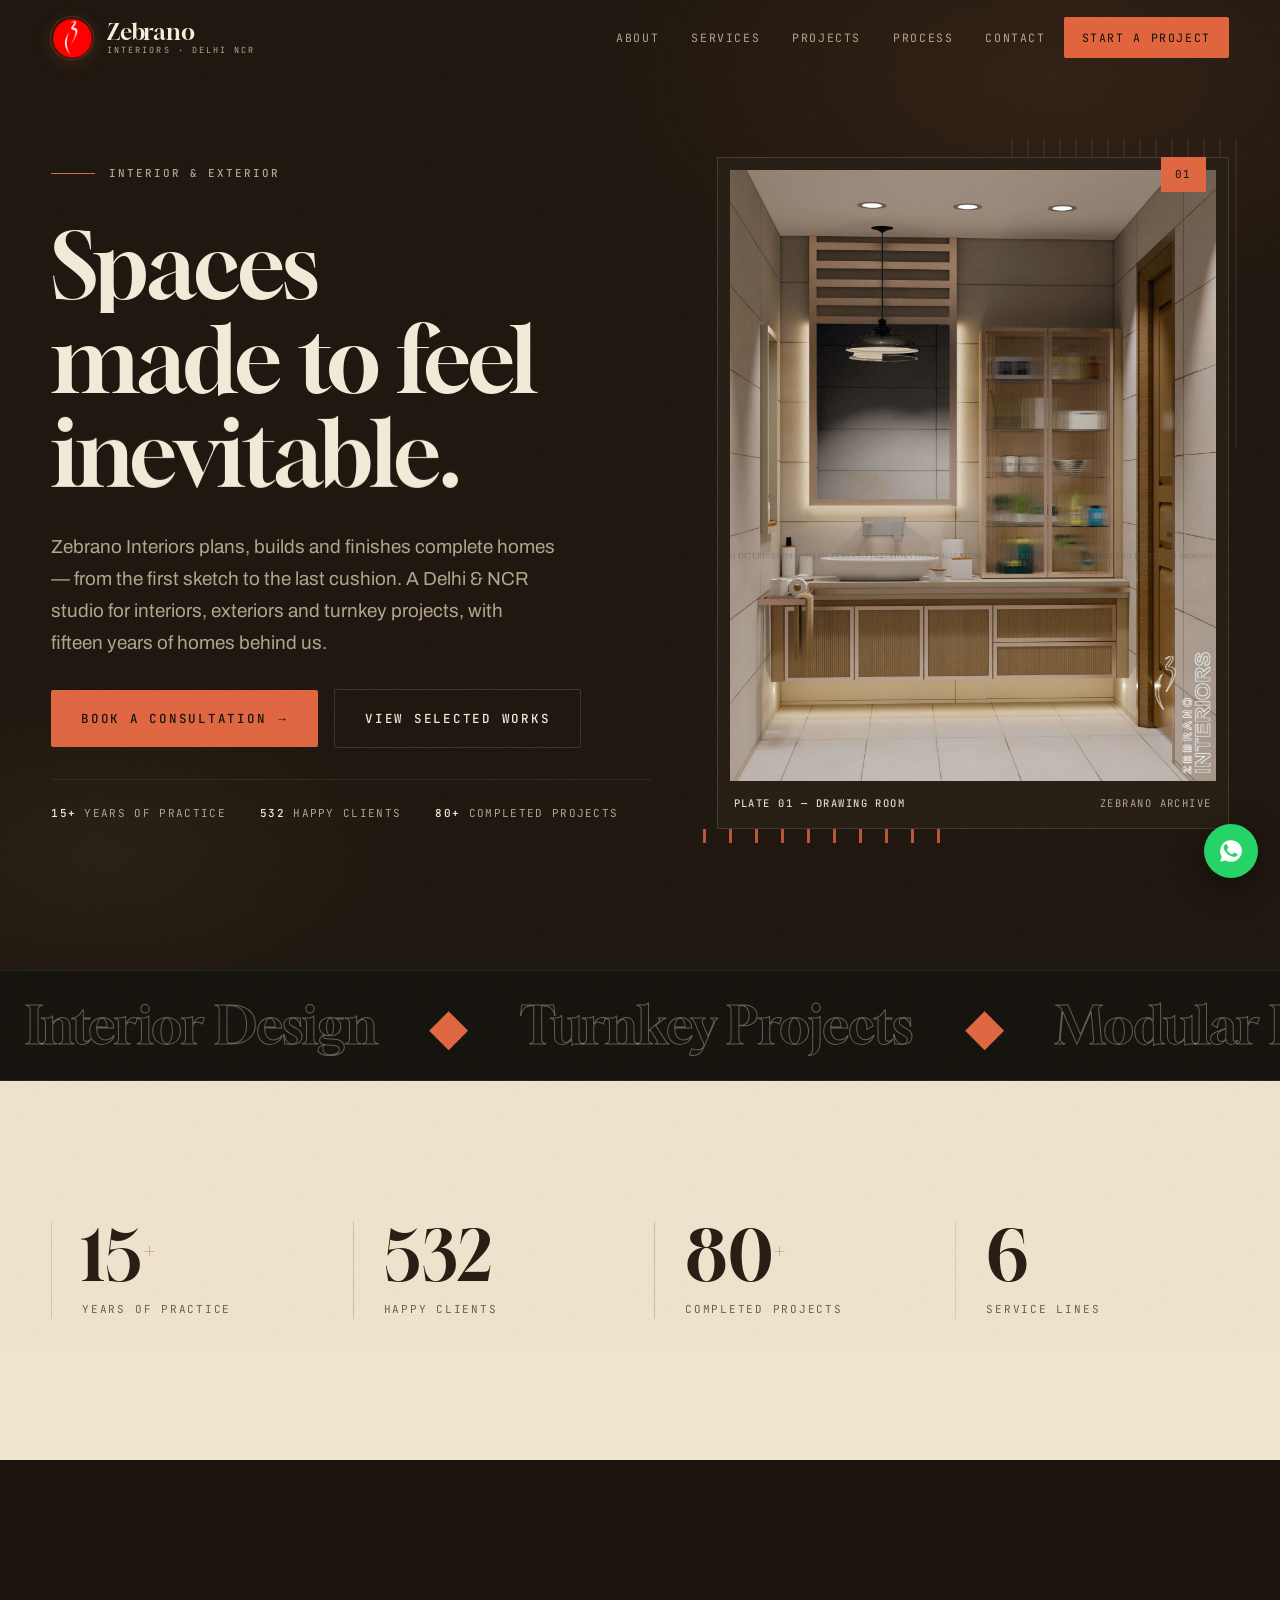
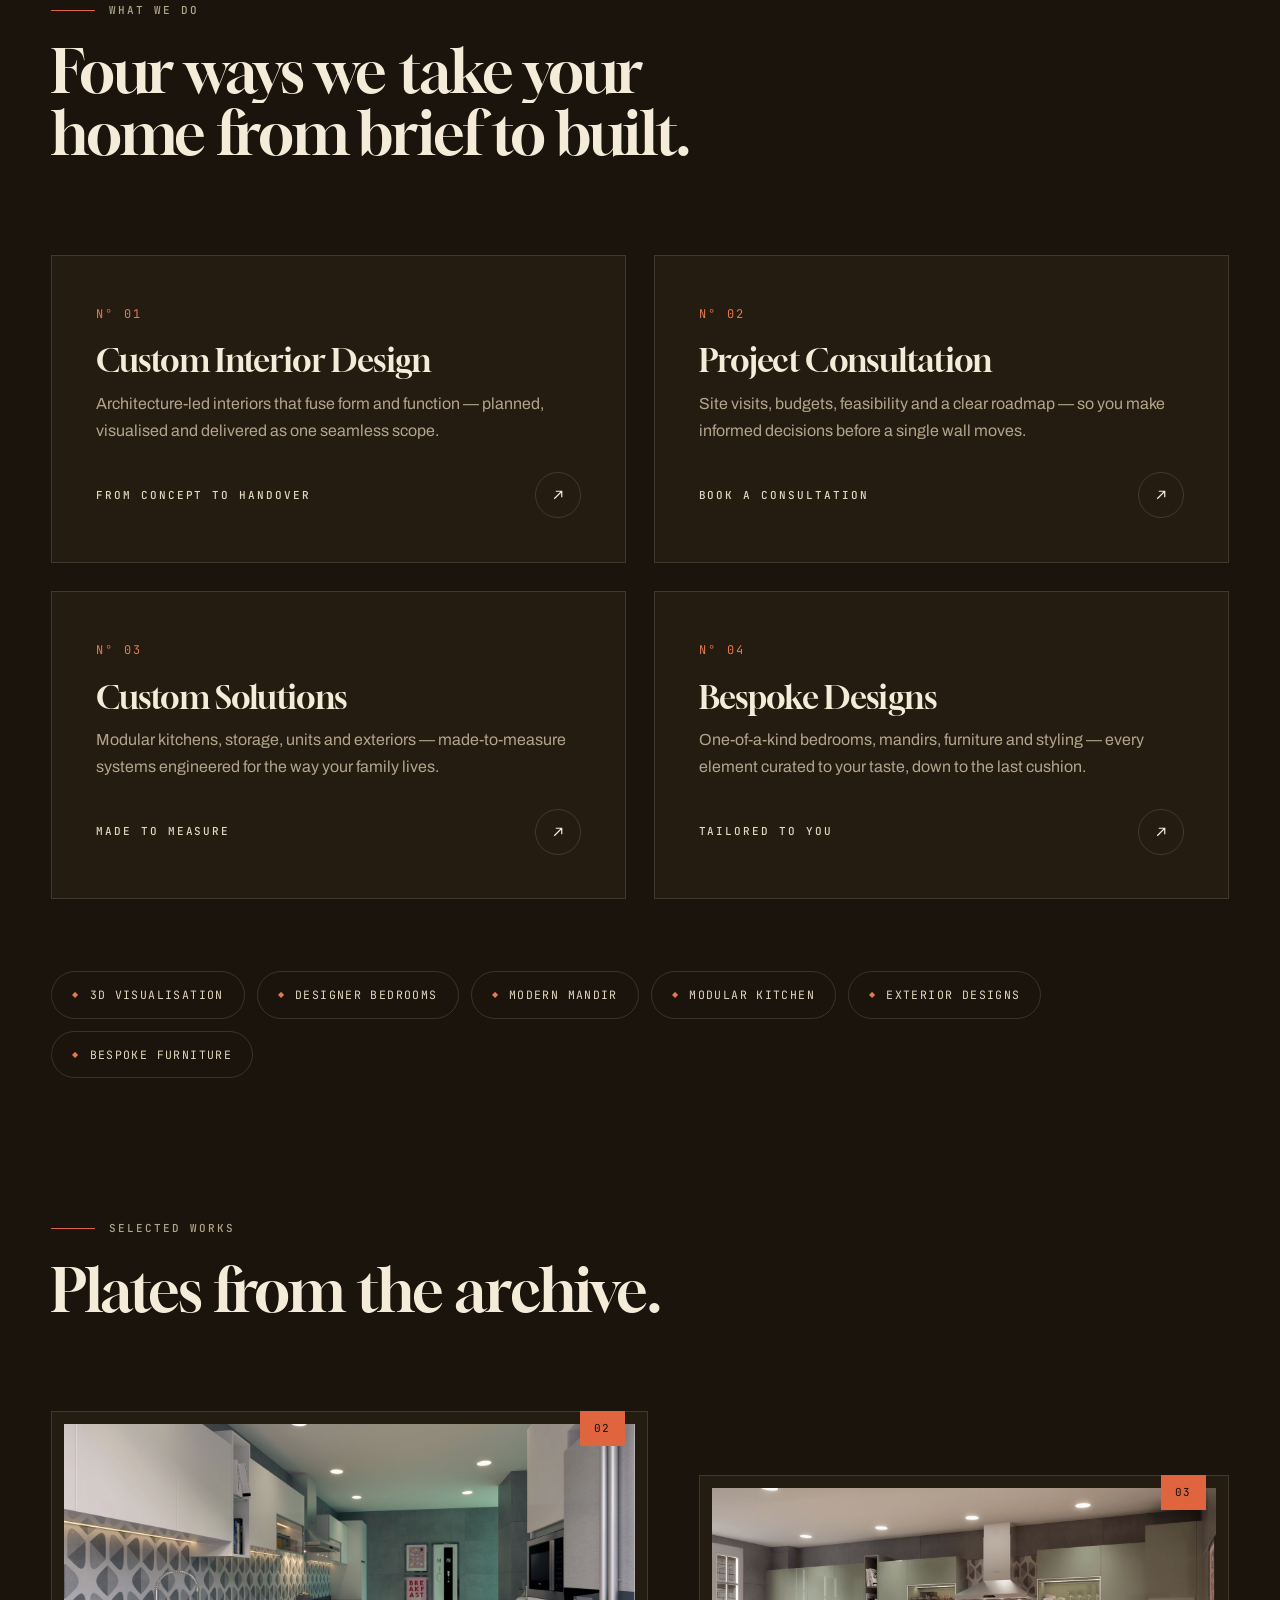
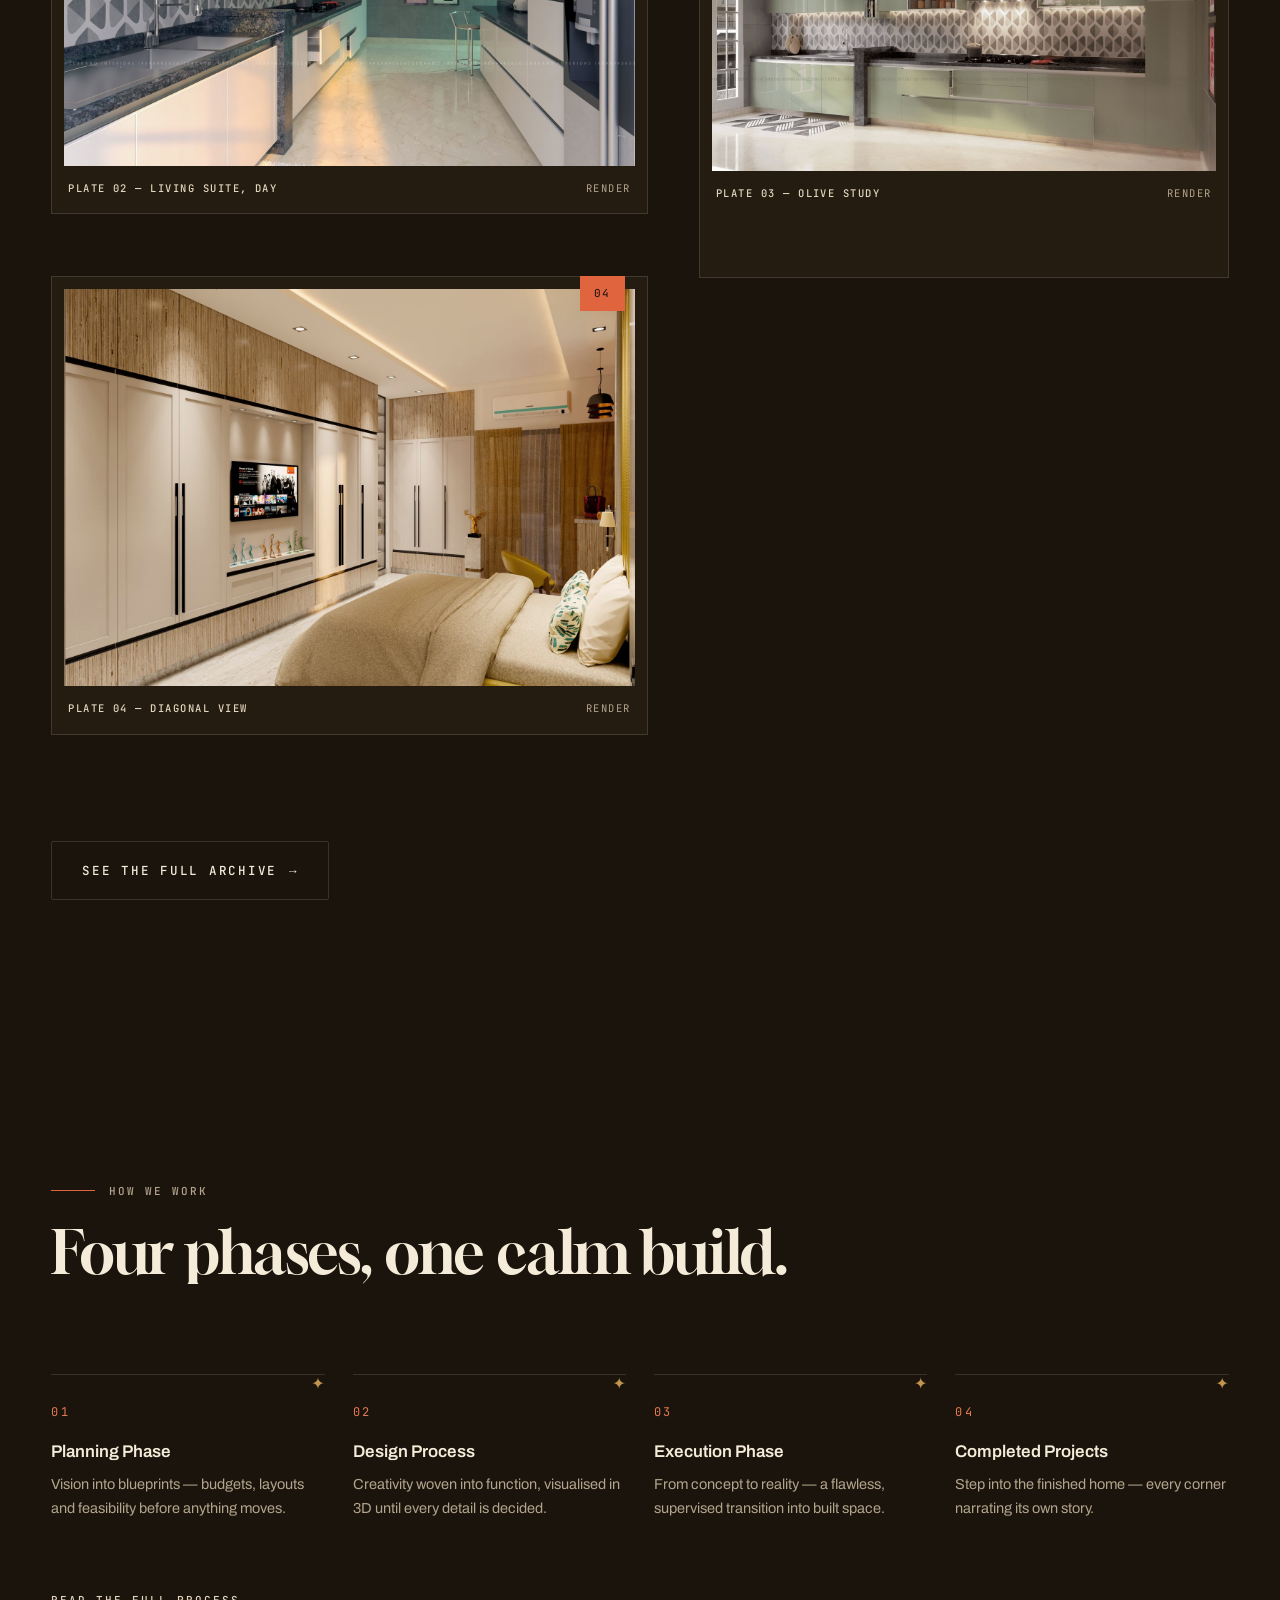
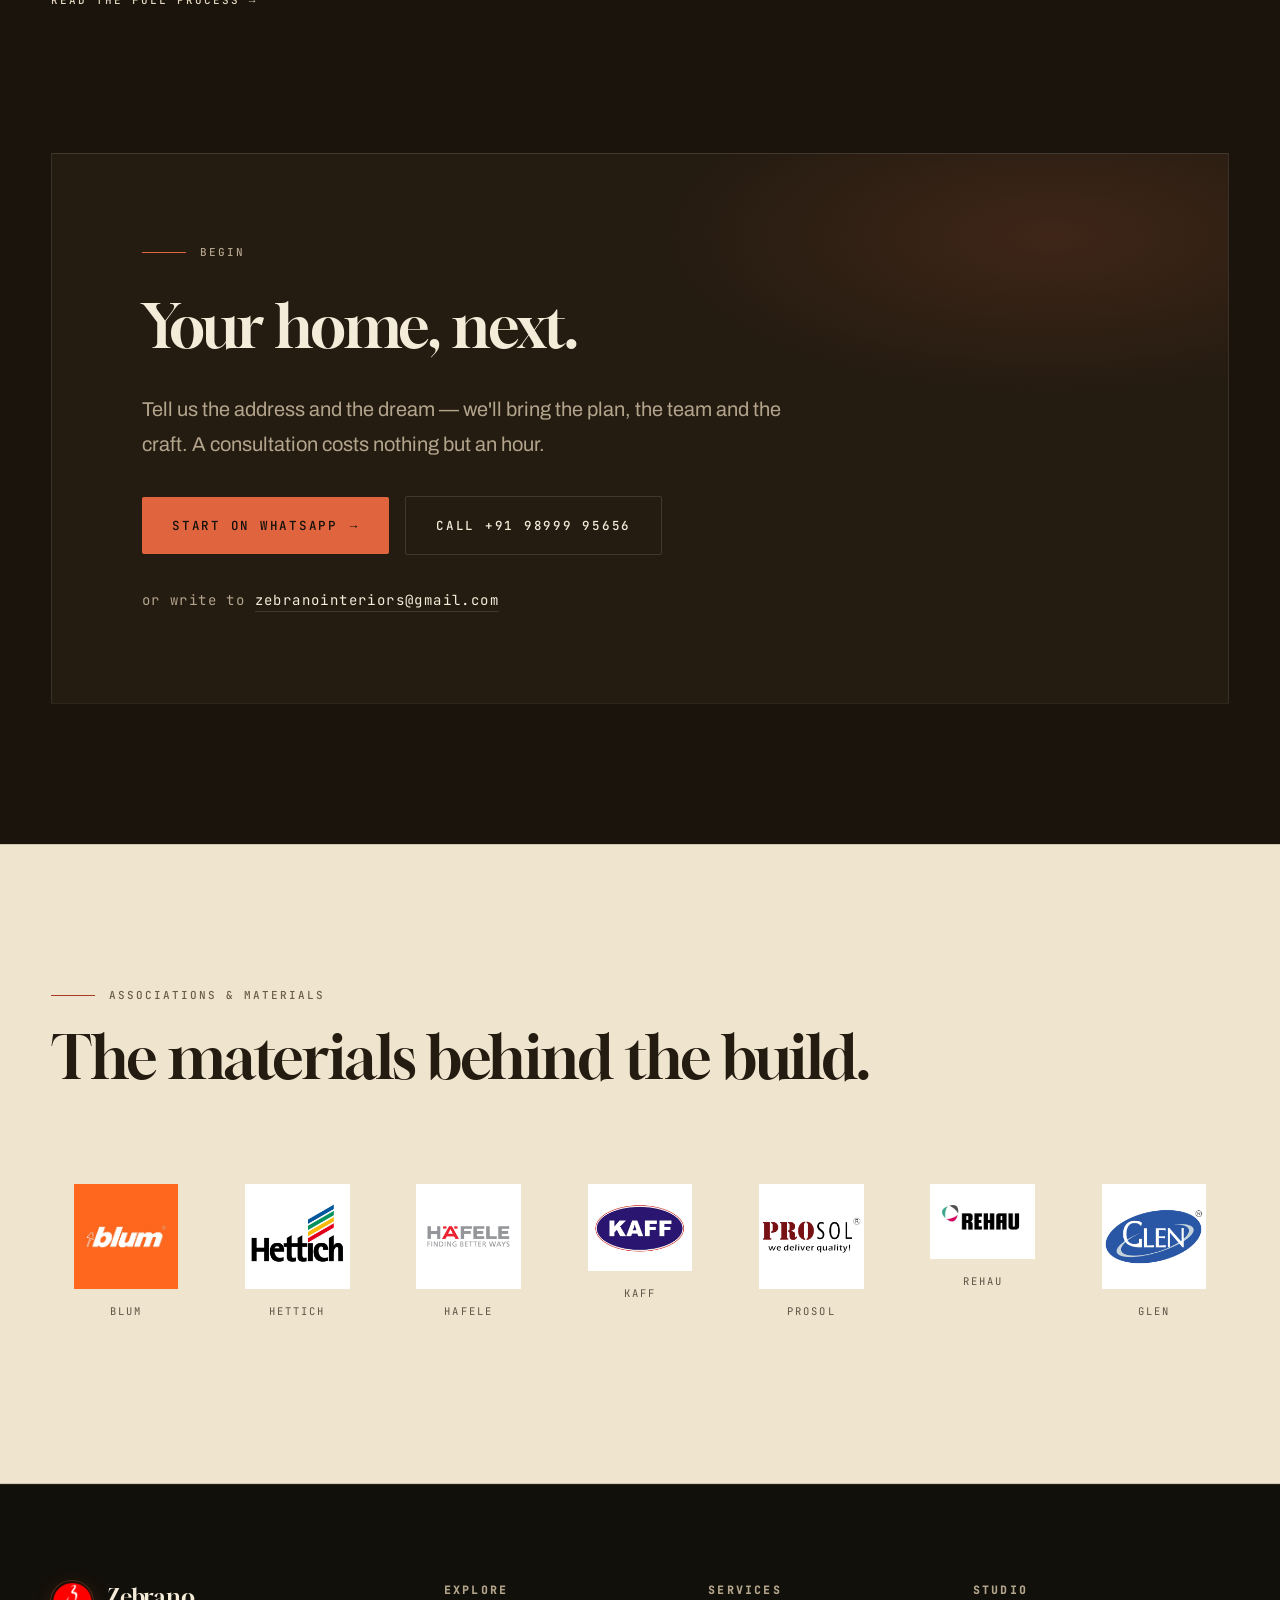
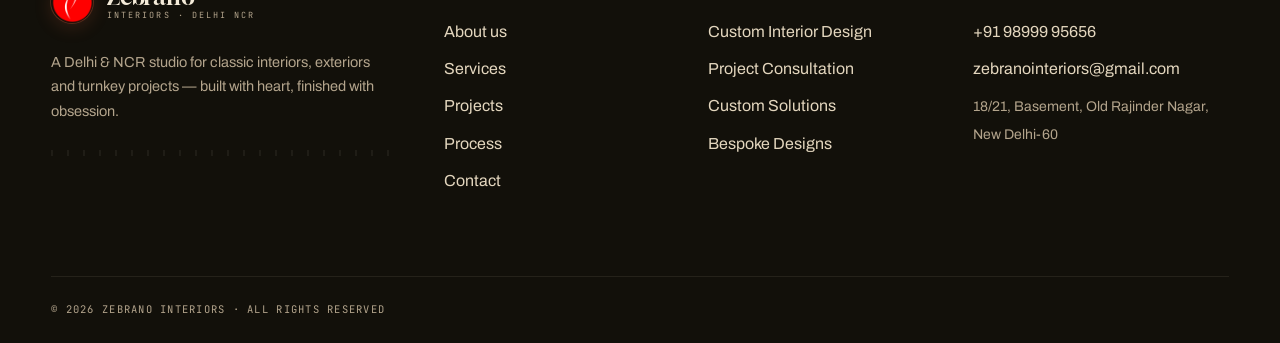
==== commit 1230ddc2: "remove 'Turnkey - Delhi NCR' from hero kicker and footer base line" ====
--- a/index.html
+++ b/index.html
@@ -111,7 +111,7 @@
     <div class="wrap">
       <div class="hero-grid">
         <div class="hero-copy">
-          <p class="kicker mono" data-split>Interior &amp; Exterior · Turnkey — Delhi NCR</p>
+          <p class="kicker mono" data-split>Interior &amp; Exterior</p>
           <h1 class="display h-display" data-split>Spaces made to feel inevitable.</h1>
           <p class="lede" data-reveal>Zebrano Interiors plans, builds and finishes complete homes — from the first
             sketch to the last cushion. A Delhi &amp; NCR studio for interiors, exteriors and turnkey projects,
@@ -372,7 +372,7 @@
     </div>
     <div class="footer-base">
       <span>© <span id="year">2025</span> Zebrano Interiors · All rights reserved</span>
-      <span>Interior &amp; Exterior · Turnkey Projects</span>
+      
     </div>
   </div>
 </footer>
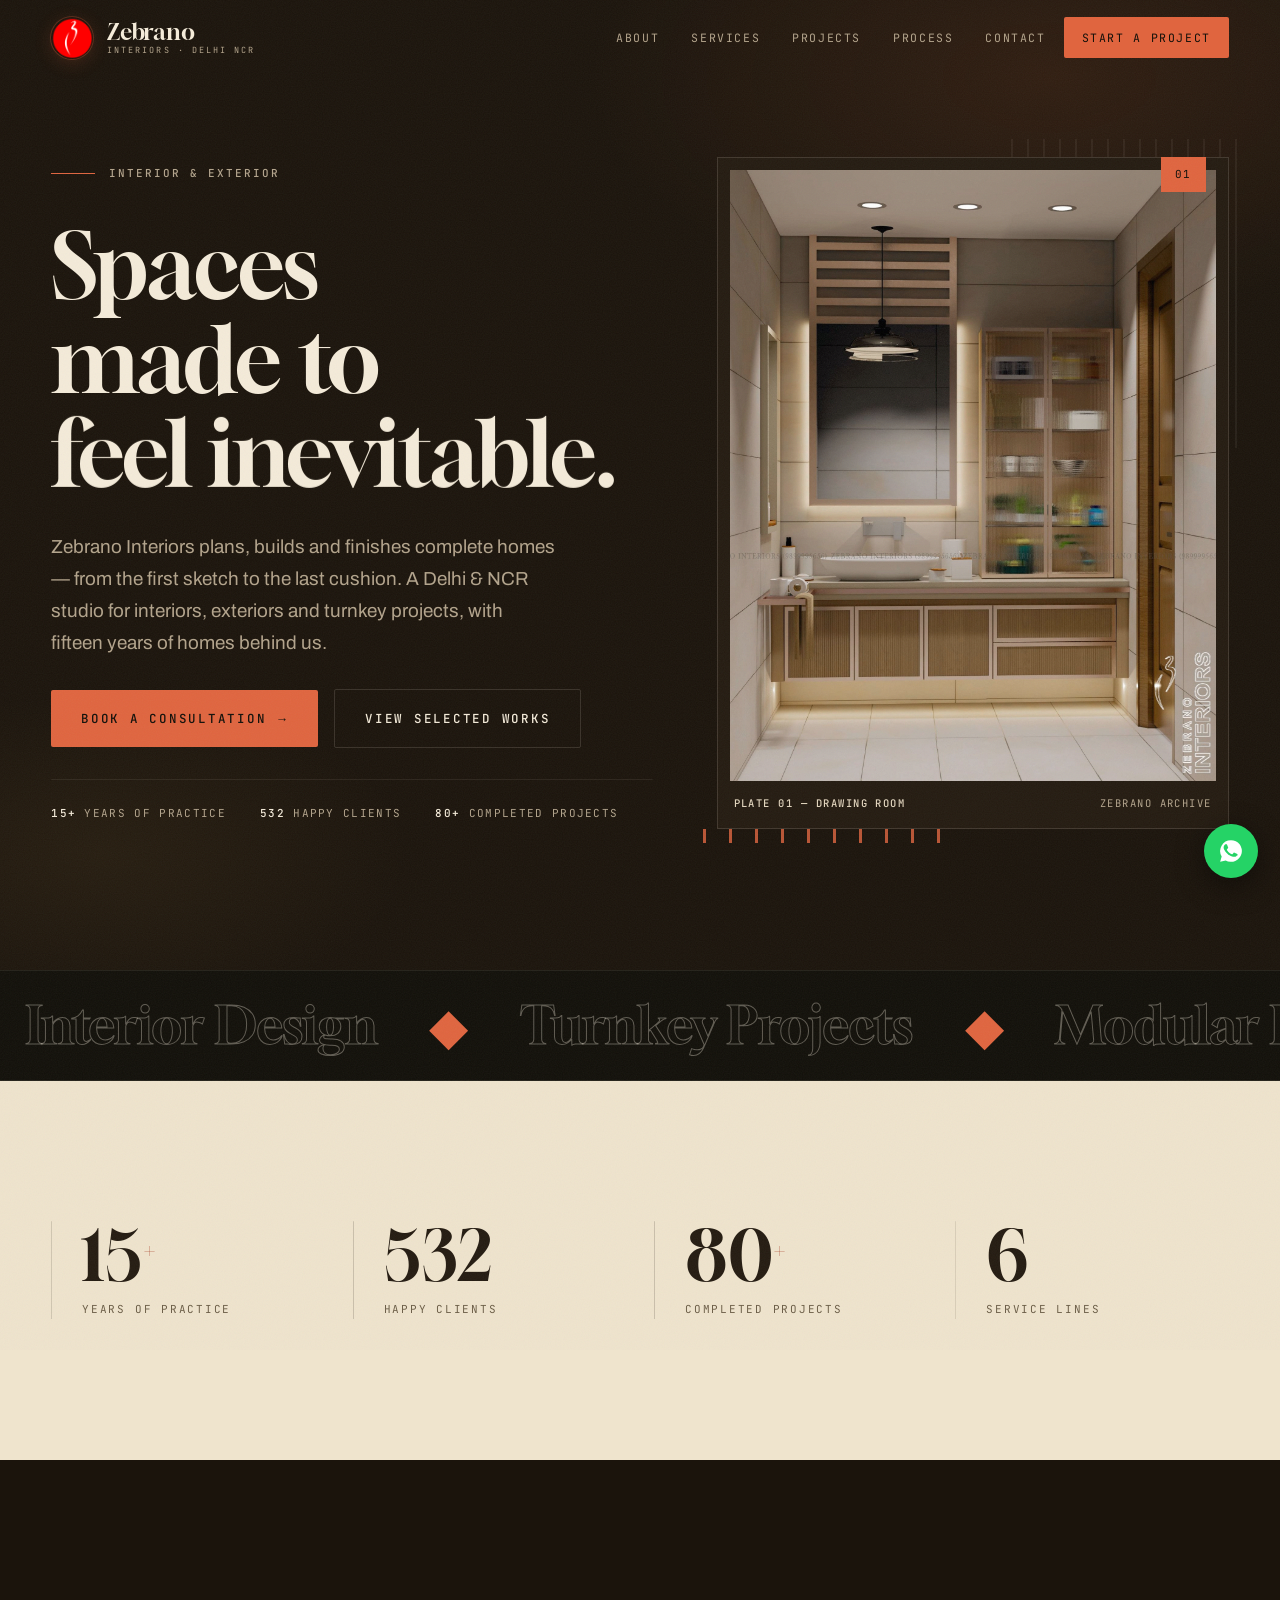
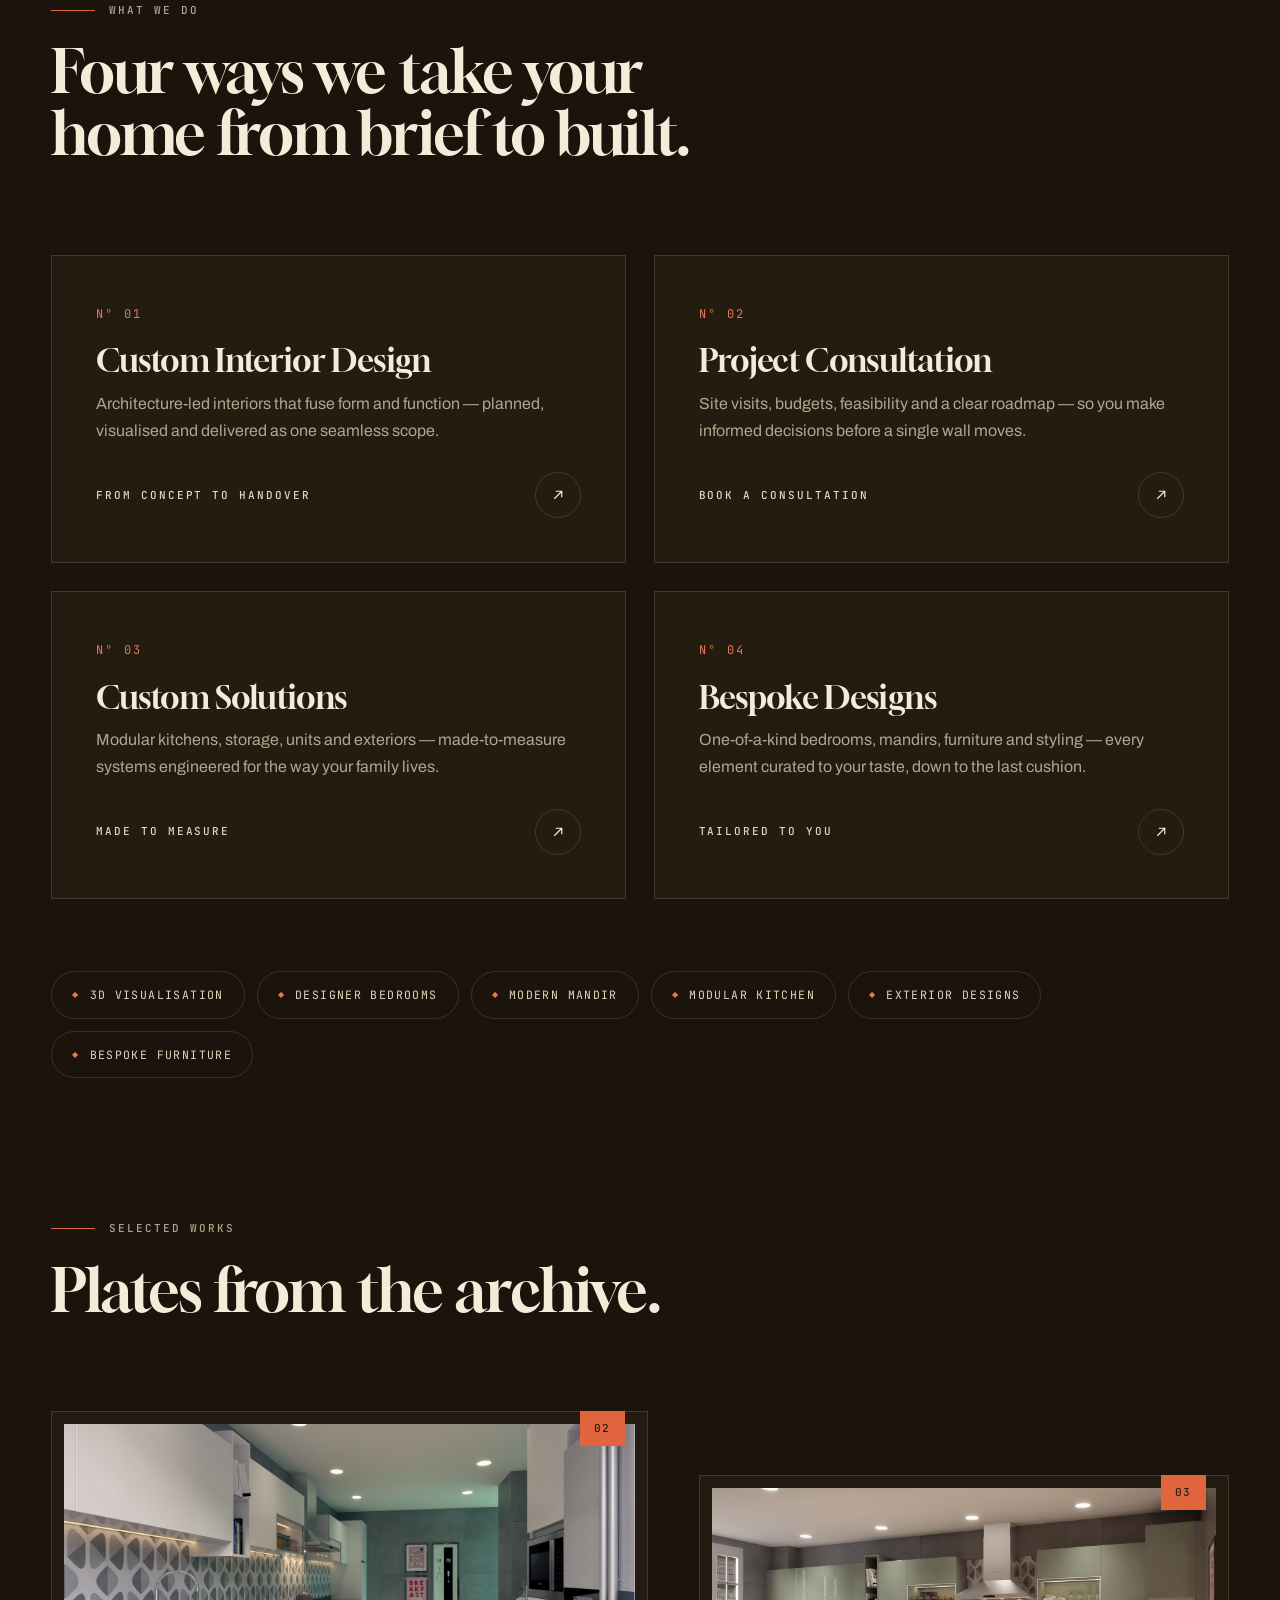
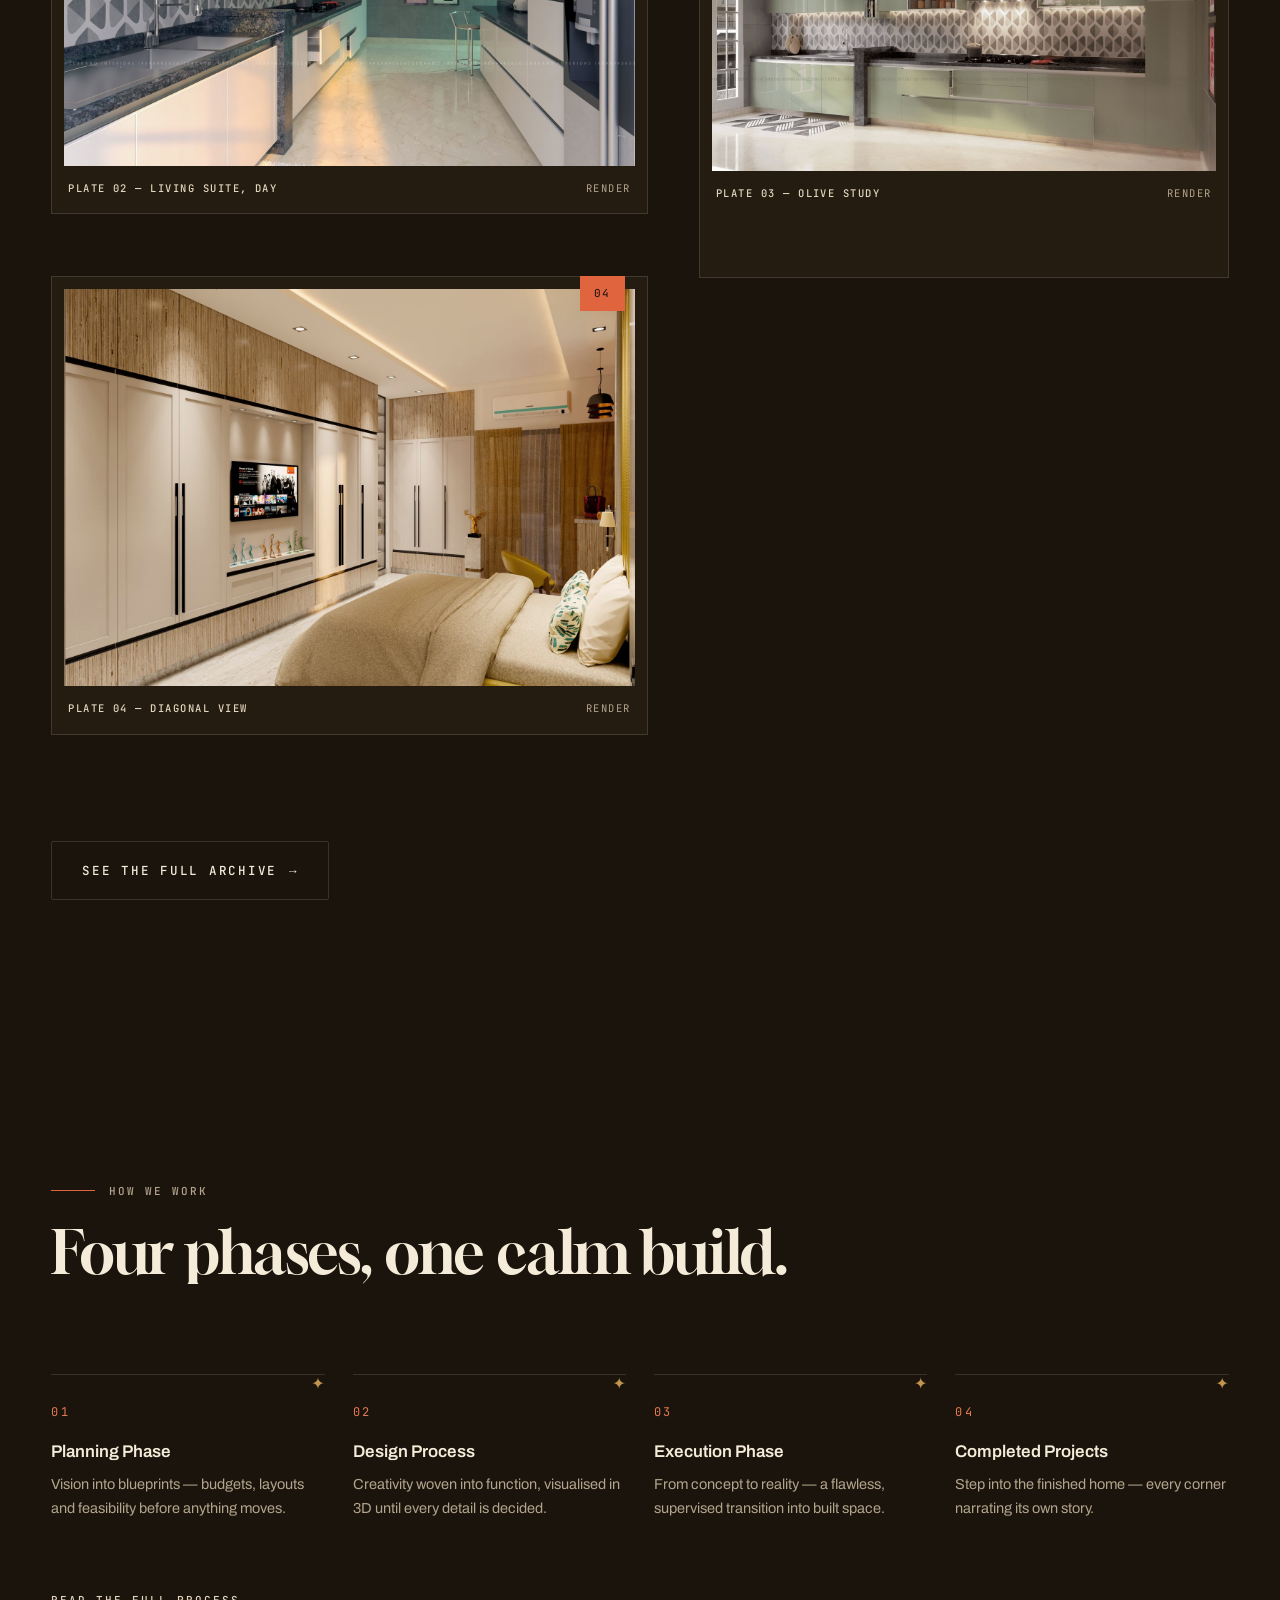
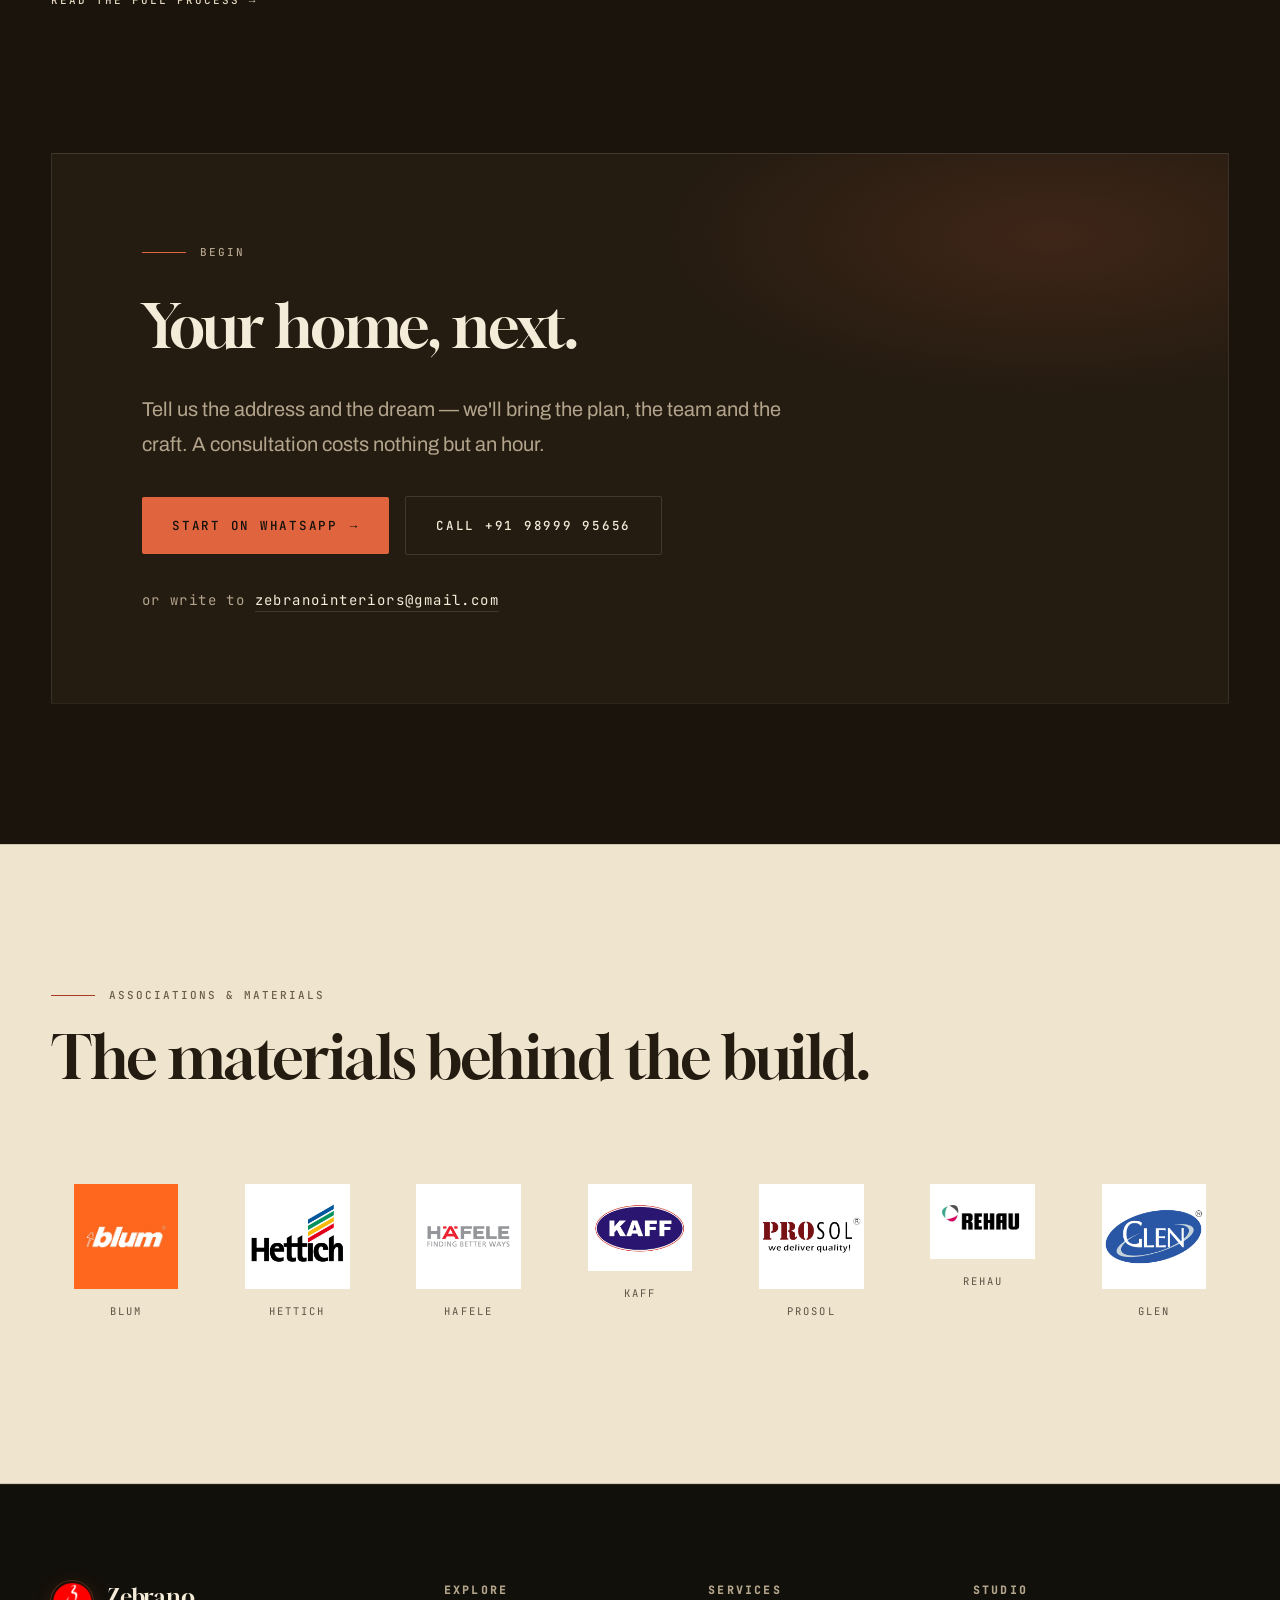
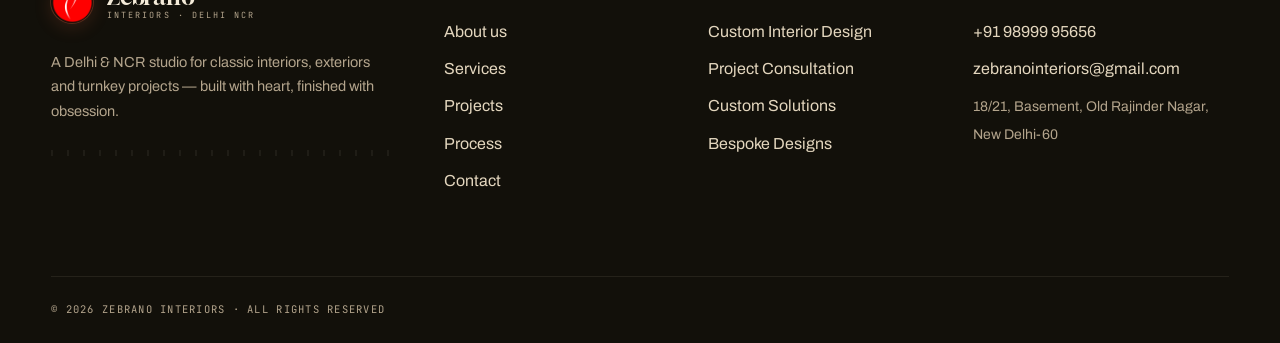
==== commit e0a35460: "chips in What we do section link to projects page" ====
--- a/index.html
+++ b/index.html
@@ -217,12 +217,12 @@
         </a>
       </div>
       <div class="chips" data-reveal>
-        <a class="chip" href="services.html">3D Visualisation</a>
-        <a class="chip" href="services.html">Designer Bedrooms</a>
-        <a class="chip" href="services.html">Modern Mandir</a>
-        <a class="chip" href="services.html">Modular Kitchen</a>
-        <a class="chip" href="services.html">Exterior Designs</a>
-        <a class="chip" href="services.html">Bespoke Furniture</a>
+        <a class="chip" href="projects.html">3D Visualisation</a>
+        <a class="chip" href="projects.html">Designer Bedrooms</a>
+        <a class="chip" href="projects.html">Modern Mandir</a>
+        <a class="chip" href="projects.html">Modular Kitchen</a>
+        <a class="chip" href="projects.html">Exterior Designs</a>
+        <a class="chip" href="projects.html">Bespoke Furniture</a>
       </div>
     </div>
   </section>
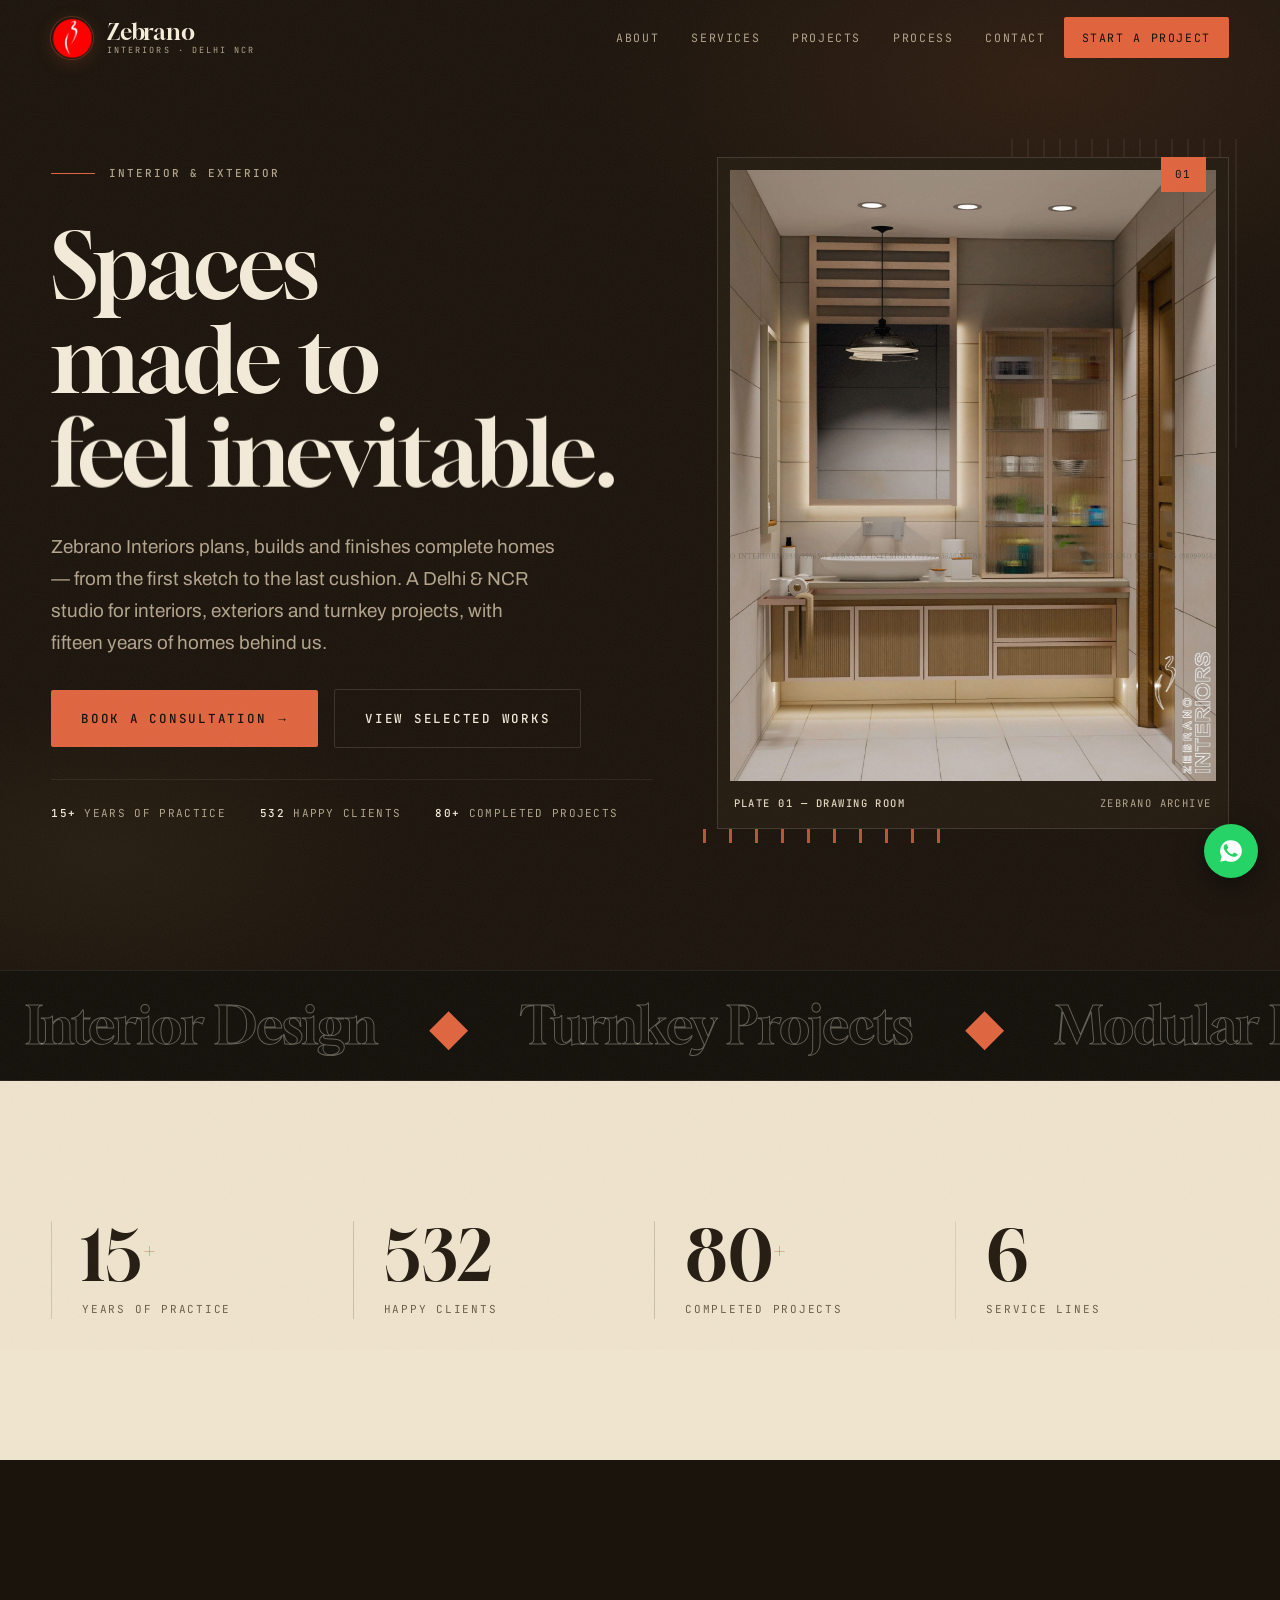
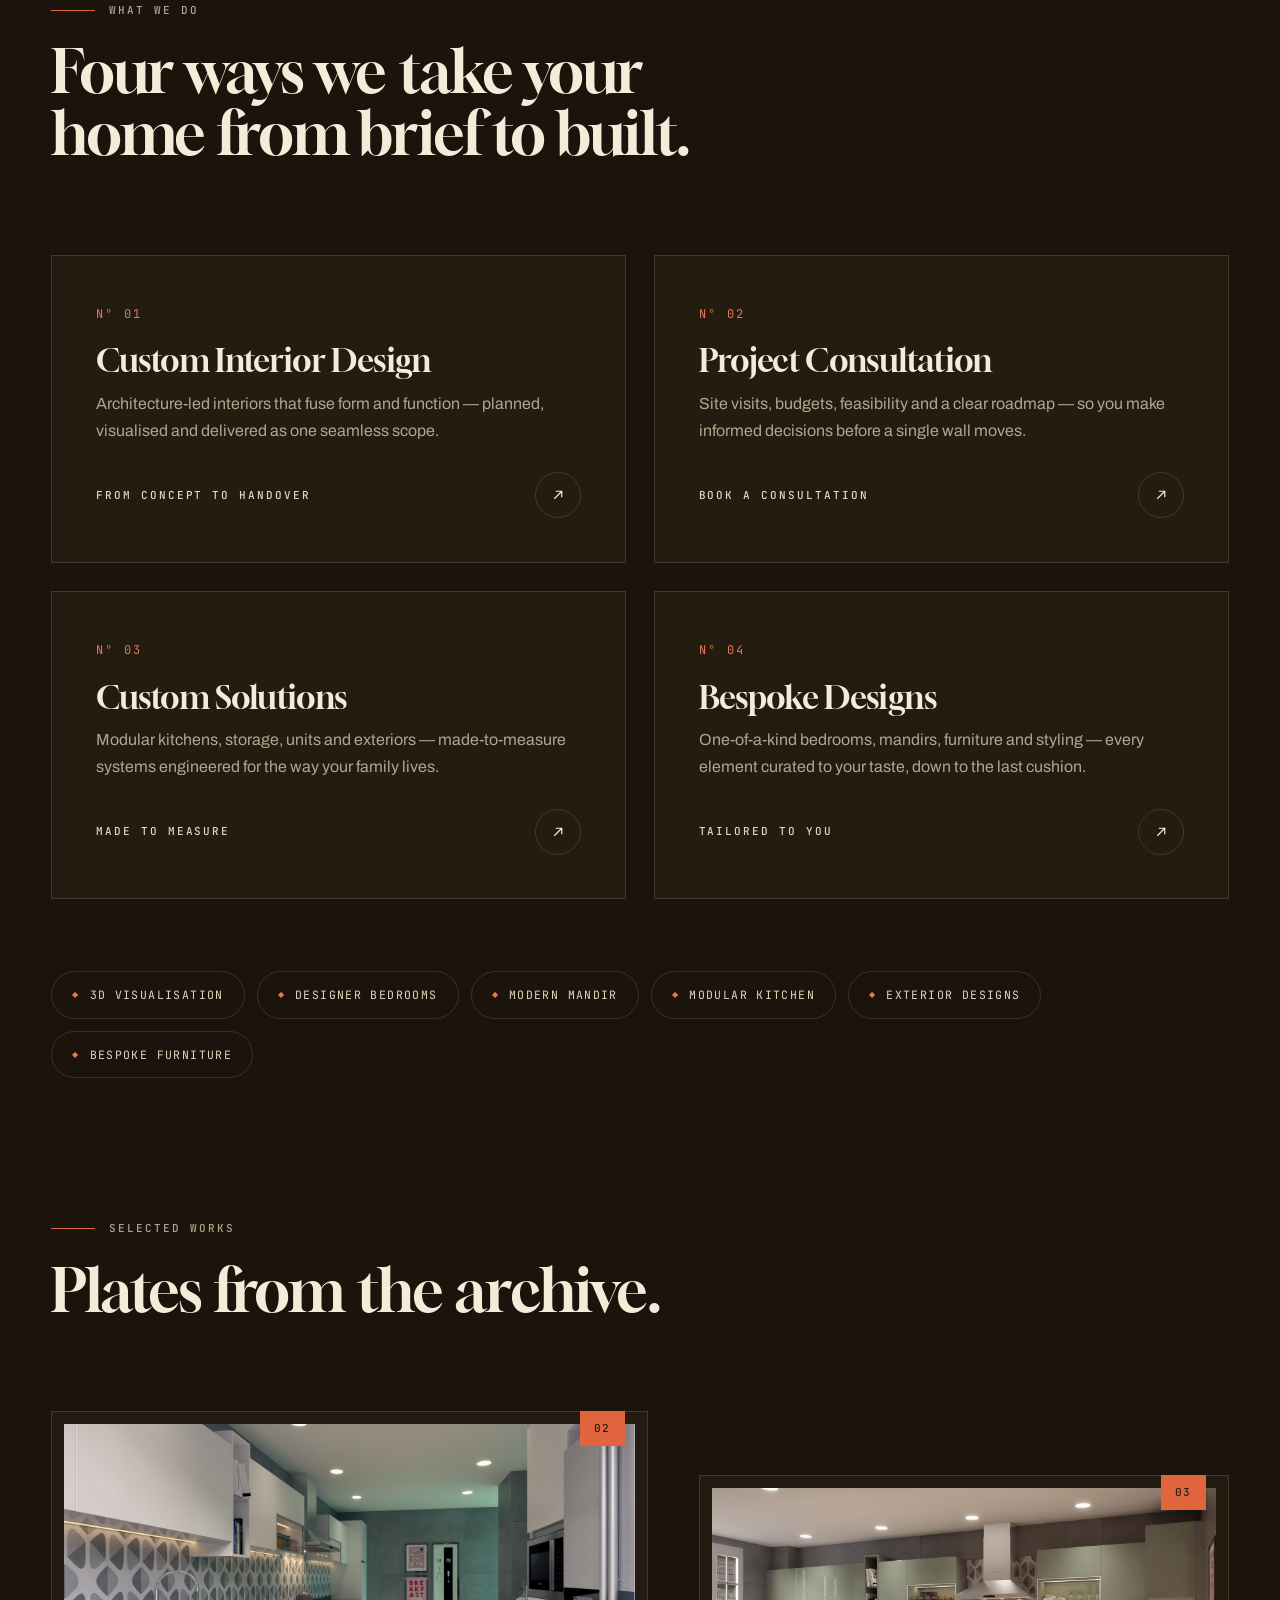
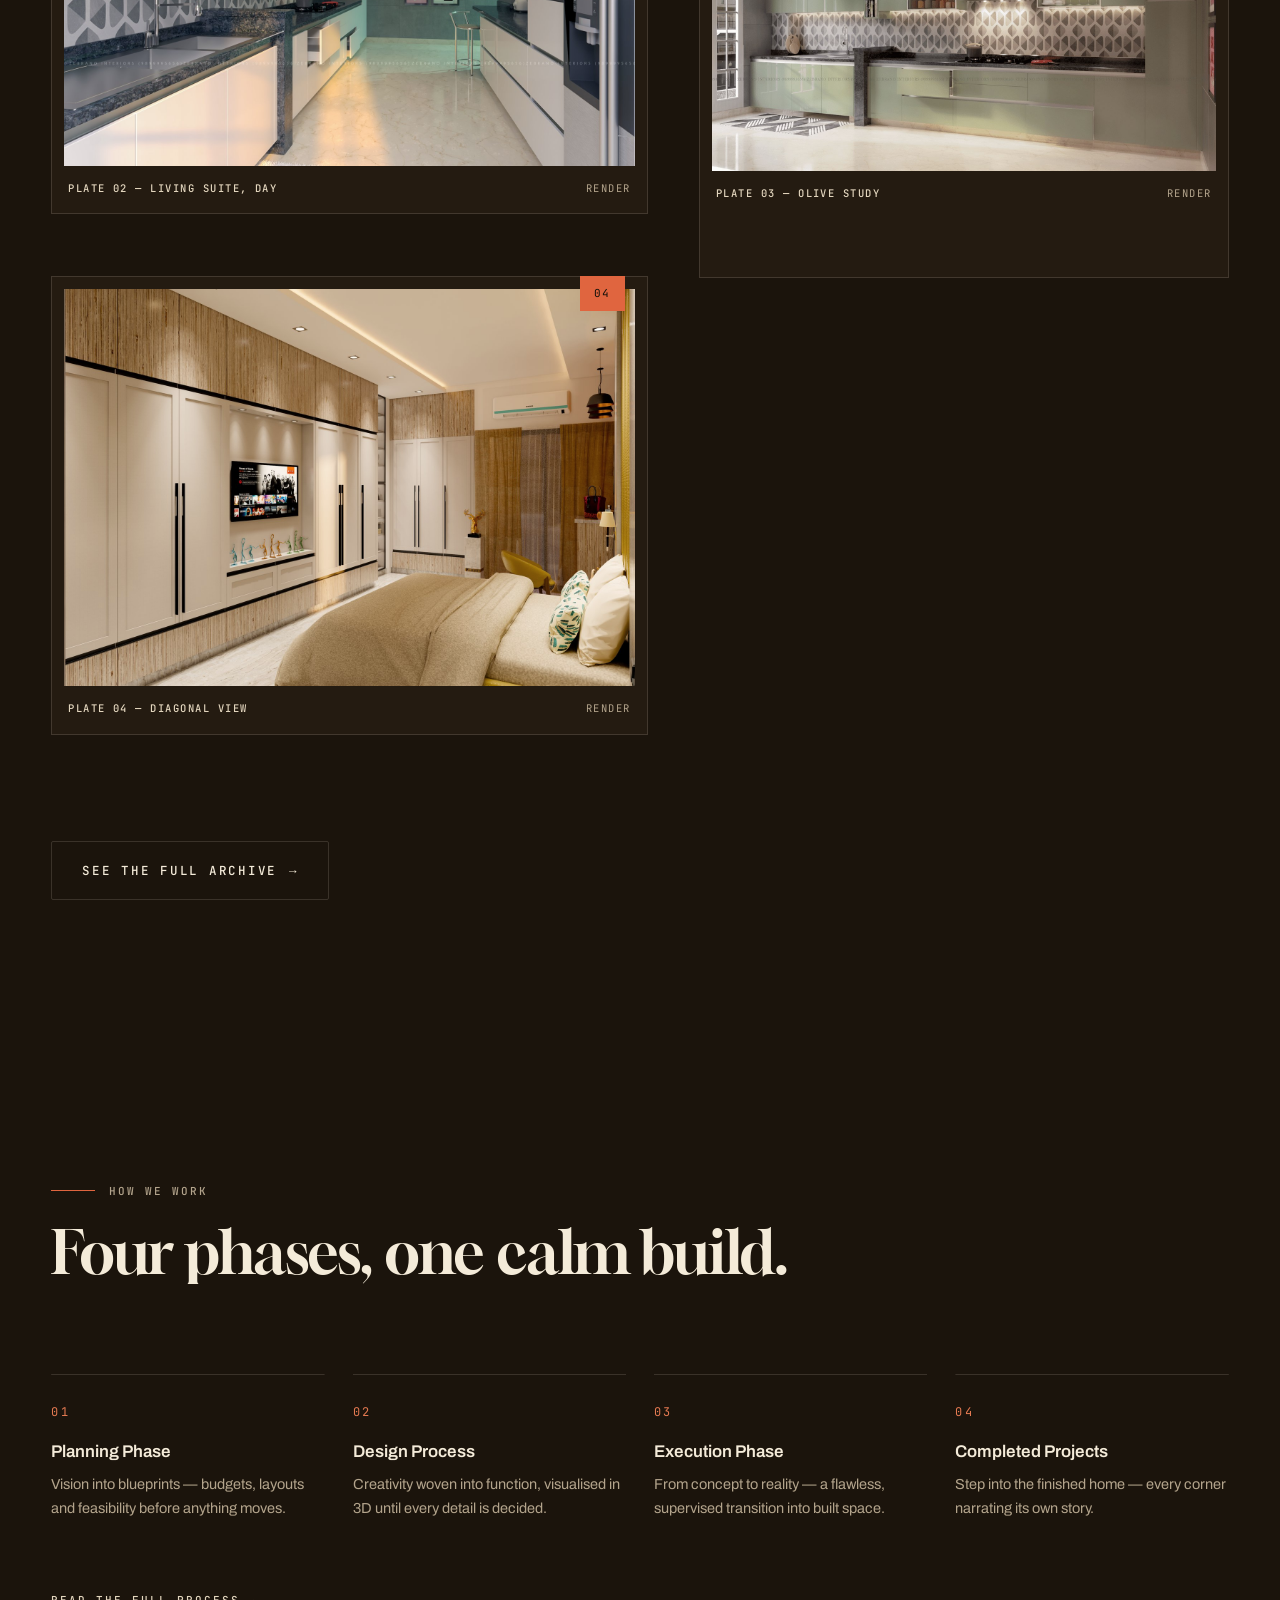
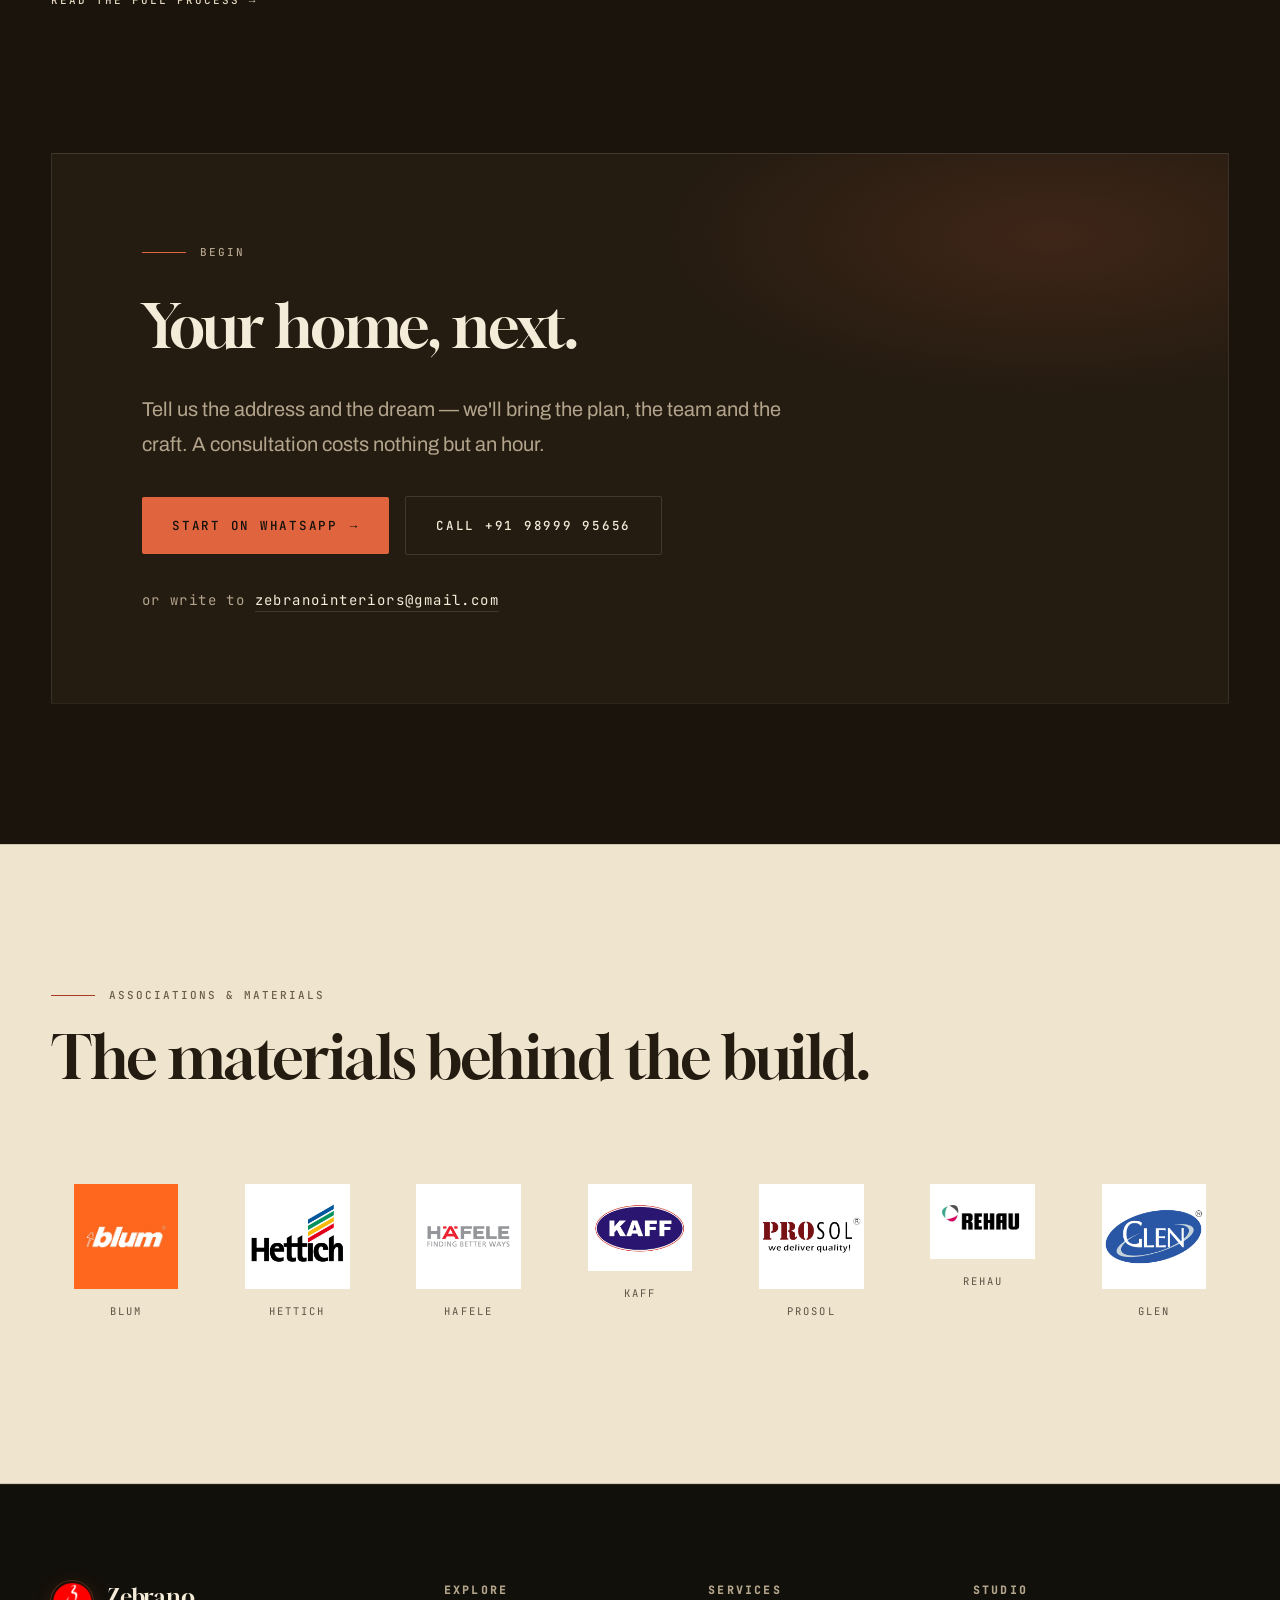
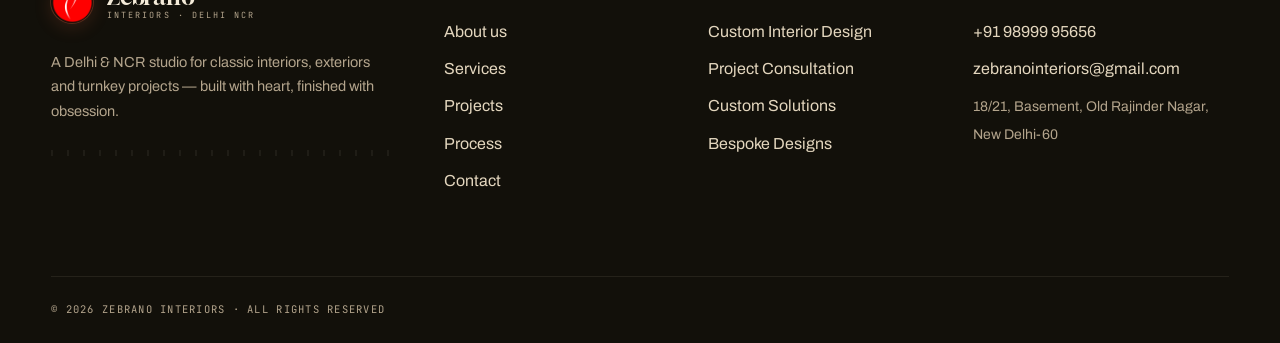
==== commit 5a8493b7: "phase cards: replace star ticks with flow arrows between phases (down arrows on mobile)" ====
--- a/index.html
+++ b/index.html
@@ -266,22 +266,18 @@
       </div>
       <div class="proc">
         <div class="proc-item" data-reveal>
-          <span class="tick">✦</span>
           <h3>Planning Phase</h3>
           <p>Vision into blueprints — budgets, layouts and feasibility before anything moves.</p>
         </div>
         <div class="proc-item" data-reveal data-delay="1">
-          <span class="tick">✦</span>
           <h3>Design Process</h3>
           <p>Creativity woven into function, visualised in 3D until every detail is decided.</p>
         </div>
         <div class="proc-item" data-reveal data-delay="2">
-          <span class="tick">✦</span>
           <h3>Execution Phase</h3>
           <p>From concept to reality — a flawless, supervised transition into built space.</p>
         </div>
         <div class="proc-item" data-reveal data-delay="3">
-          <span class="tick">✦</span>
           <h3>Completed Projects</h3>
           <p>Step into the finished home — every corner narrating its own story.</p>
         </div>
--- a/assets/css/main.css
+++ b/assets/css/main.css
@@ -360,9 +360,13 @@
 .proc { display: grid; grid-template-columns: repeat(4, 1fr); gap: var(--gutter); counter-reset: proc; }
 .proc-item { border-top: 1px solid var(--hairline); padding-top: 22px; position: relative; }
 .proc-item::before { counter-increment: proc; content: "0" counter(proc); font-family: var(--font-mono); font-size: 12px; color: var(--cinnabar-400); letter-spacing: 0.2em; }
+.proc-item::after {
+  content: "→"; position: absolute; top: 2px; right: calc(var(--gutter) / -2);
+  transform: translateX(50%); color: var(--cinnabar-400); font-size: 15px; line-height: 1;
+}
+.proc-item:last-child::after { display: none; }
 .proc-item h3 { font-size: 1.06rem; margin-top: 16px; color: var(--bone-50); font-family: var(--font-body); font-weight: 600; letter-spacing: 0; line-height: 1.4; }
 .proc-item p { margin-top: 8px; font-size: 14.5px; color: var(--stone-400); }
-.proc-item .tick { position: absolute; top: -5px; right: 0; color: var(--brass-400); }
 
 /* ---------- CTA panel ---------- */
 .cta-panel {
@@ -554,6 +558,7 @@
   .stats { grid-template-columns: 1fr 1fr; gap: 34px 20px; }
   .spot-grid { grid-template-columns: 1fr; }
   .proc { grid-template-columns: 1fr 1fr; }
+  .proc-item::after { display: none; }
   .story { grid-template-columns: 1fr; }
   .values { grid-template-columns: 1fr 1fr; }
   .offer { grid-template-columns: 1fr; }
@@ -567,6 +572,7 @@
   .hero-plate-frame { max-width: 100%; }
   .stats { grid-template-columns: 1fr 1fr; }
   .proc { grid-template-columns: 1fr; }
+  .proc-item::after { content: "↓"; right: auto; left: 0; top: auto; bottom: -16px; transform: none; }
   .values { grid-template-columns: 1fr; }
   .works { grid-template-columns: 1fr; }
   .works .plate:nth-child(even) { transform: none; }
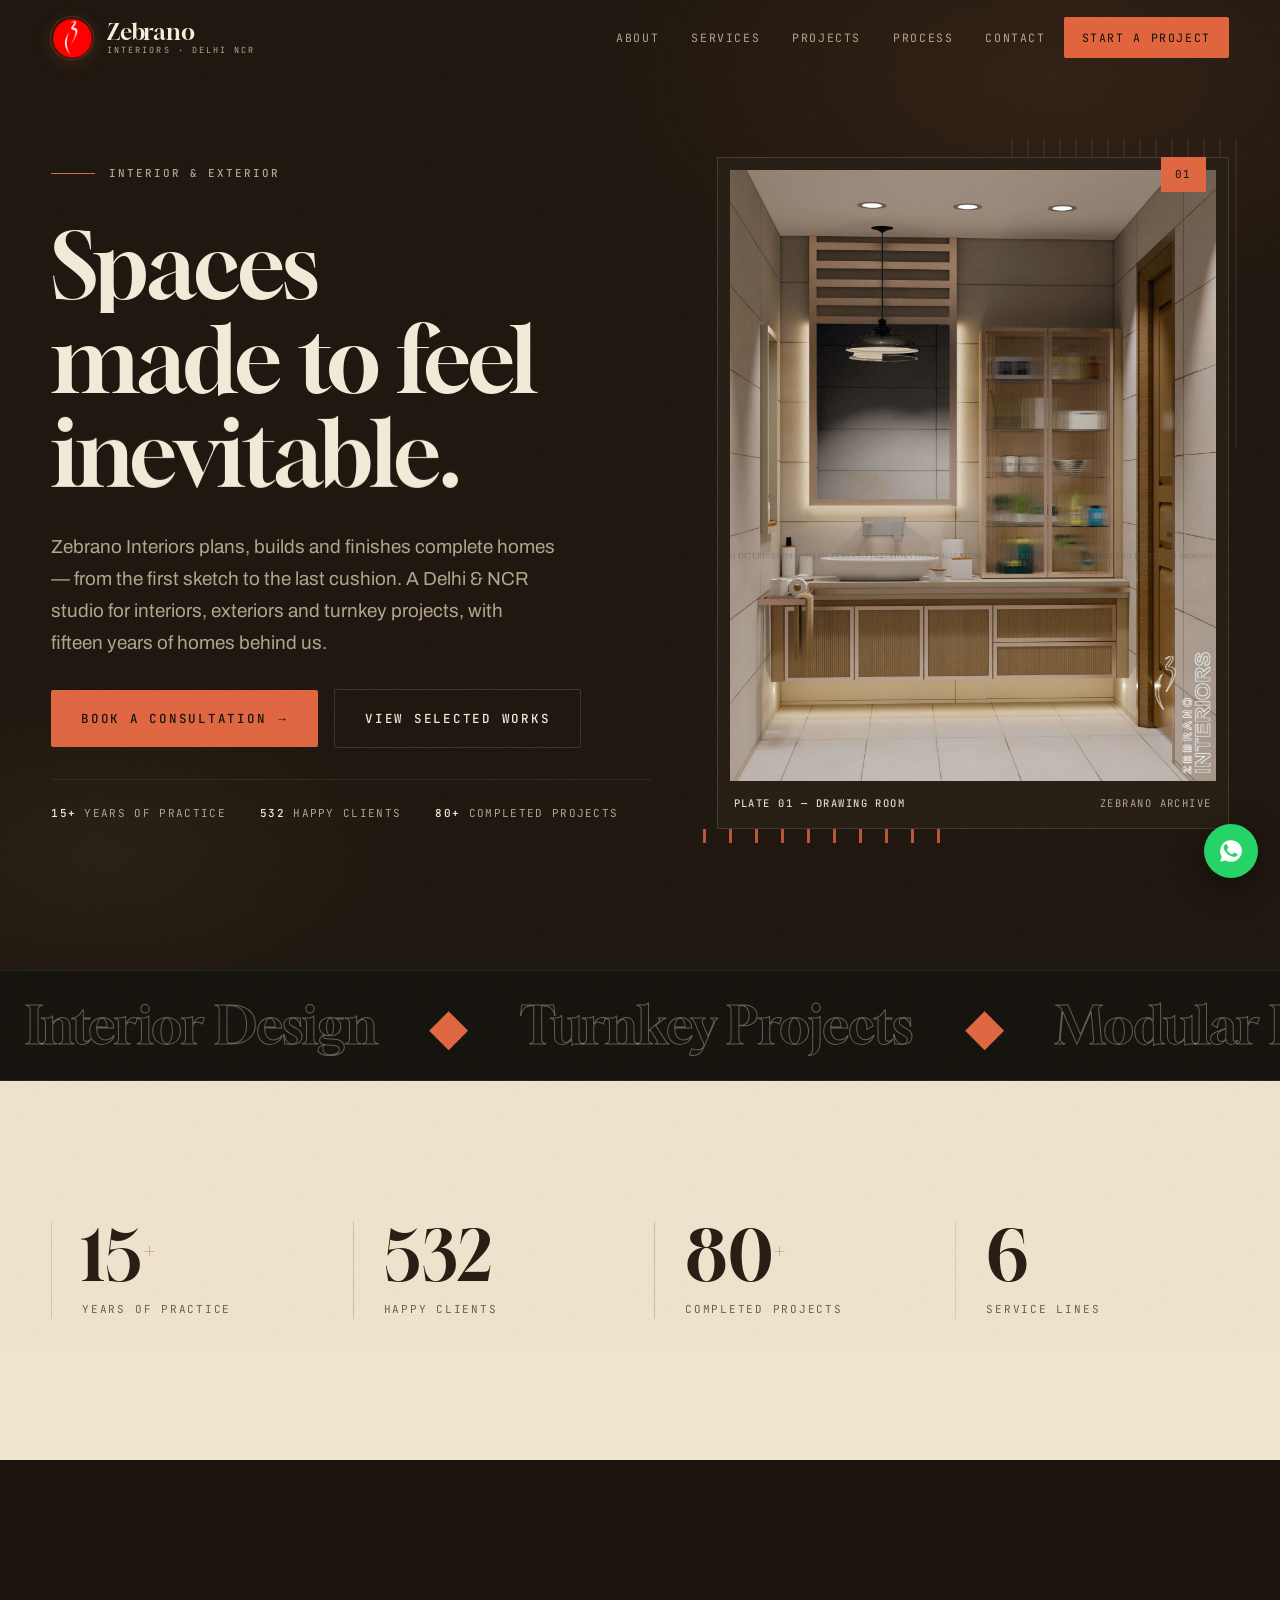
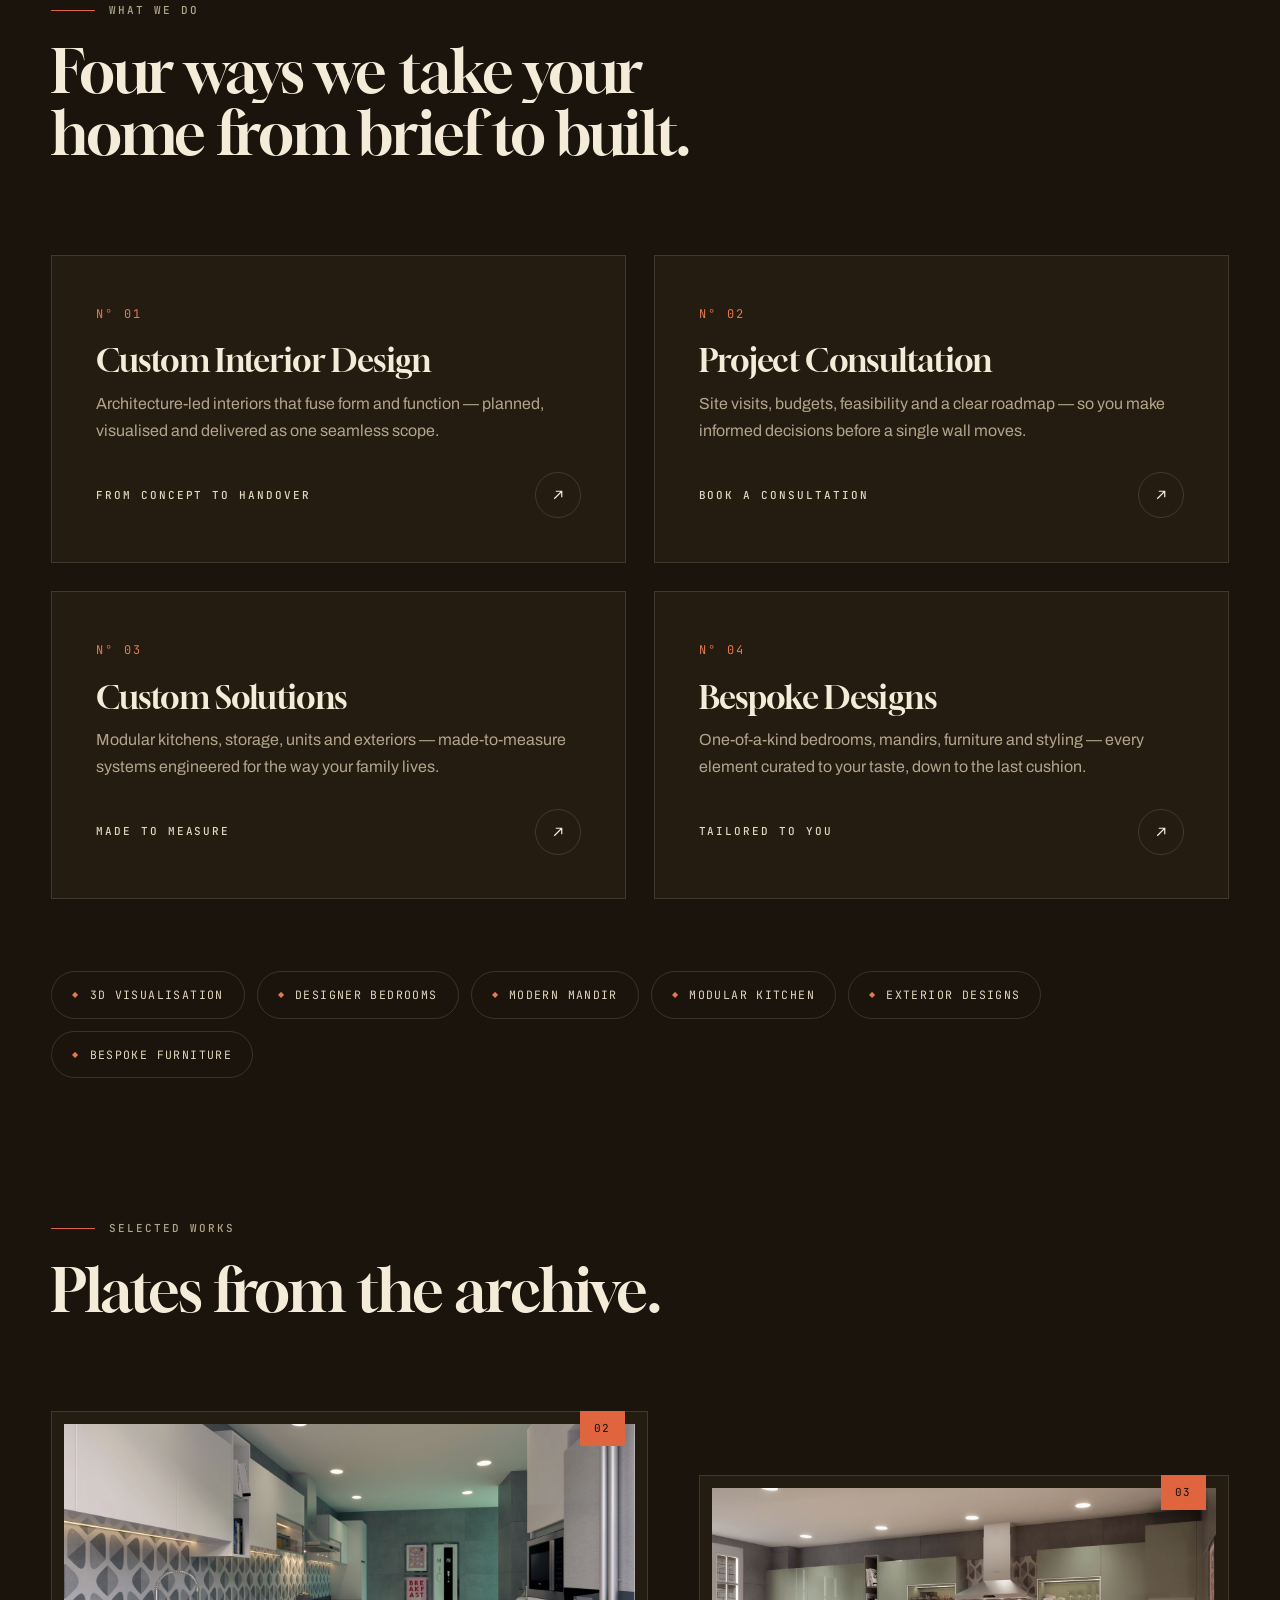
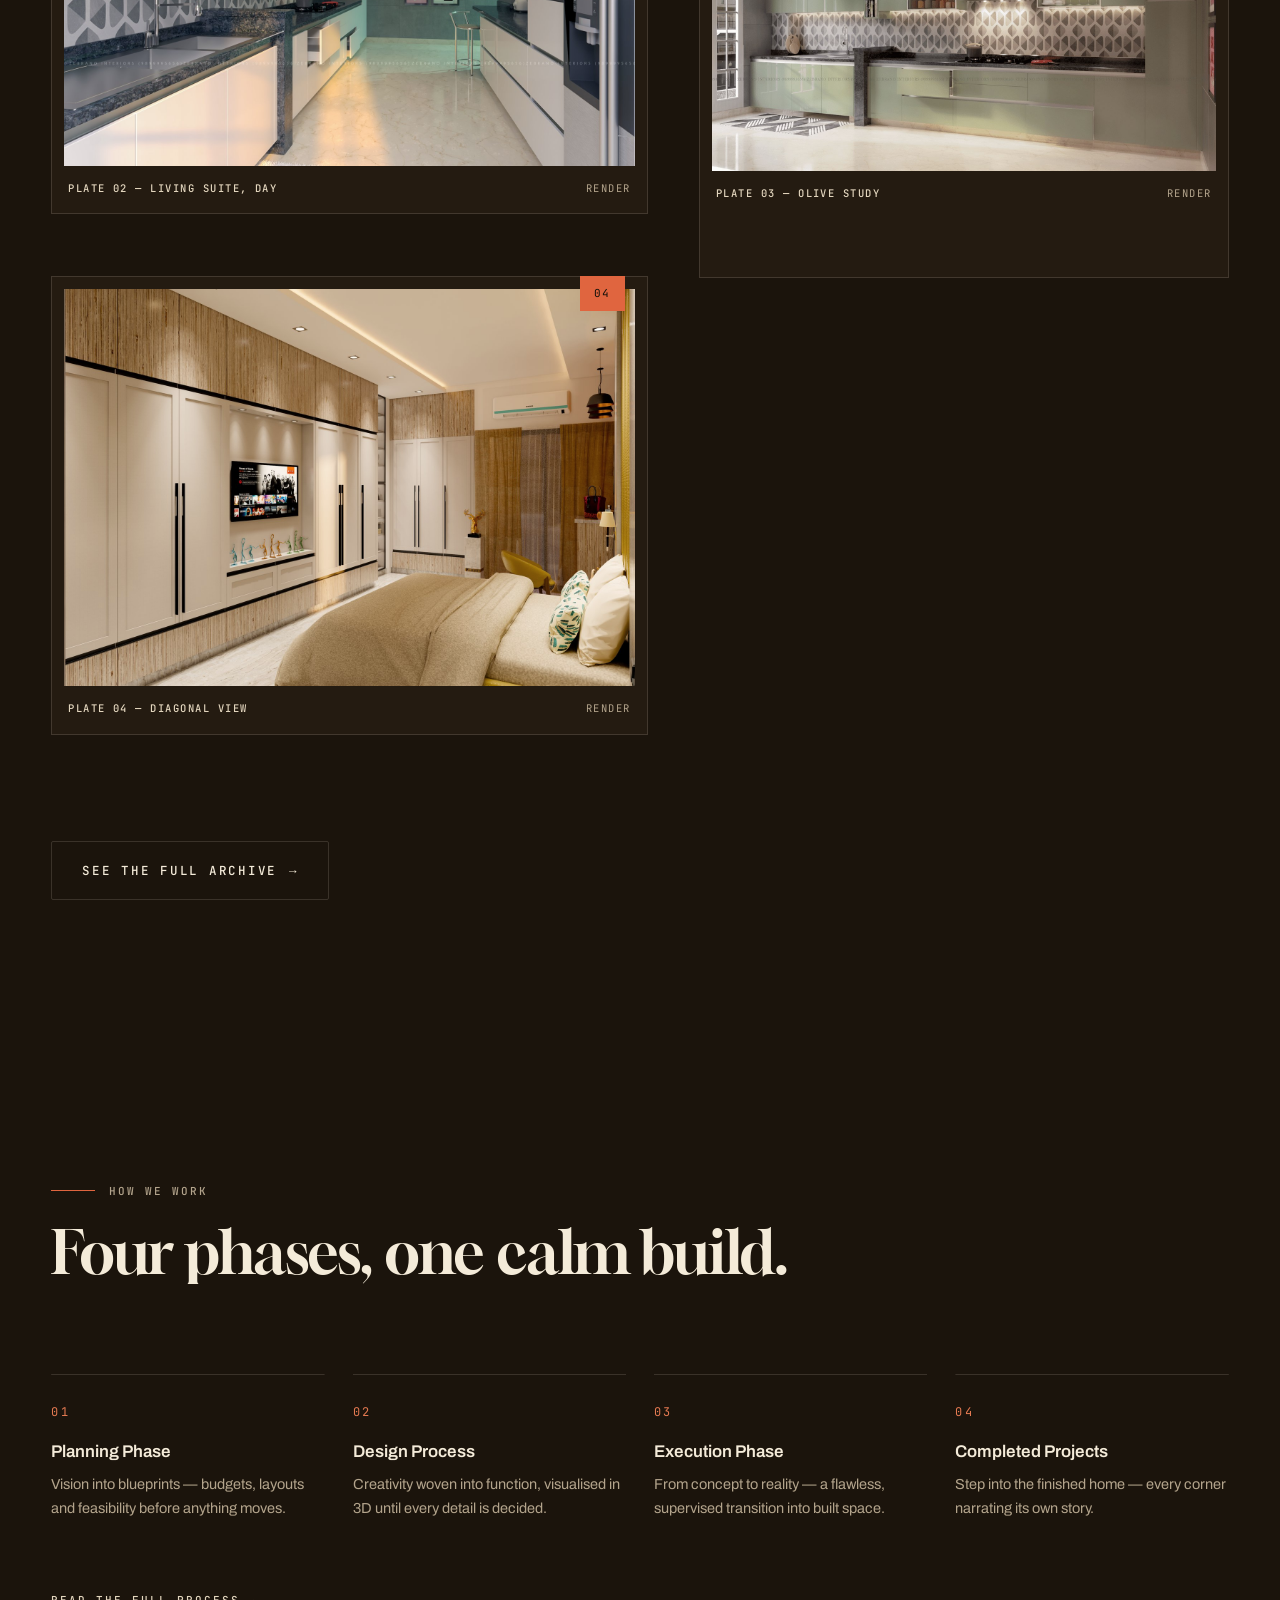
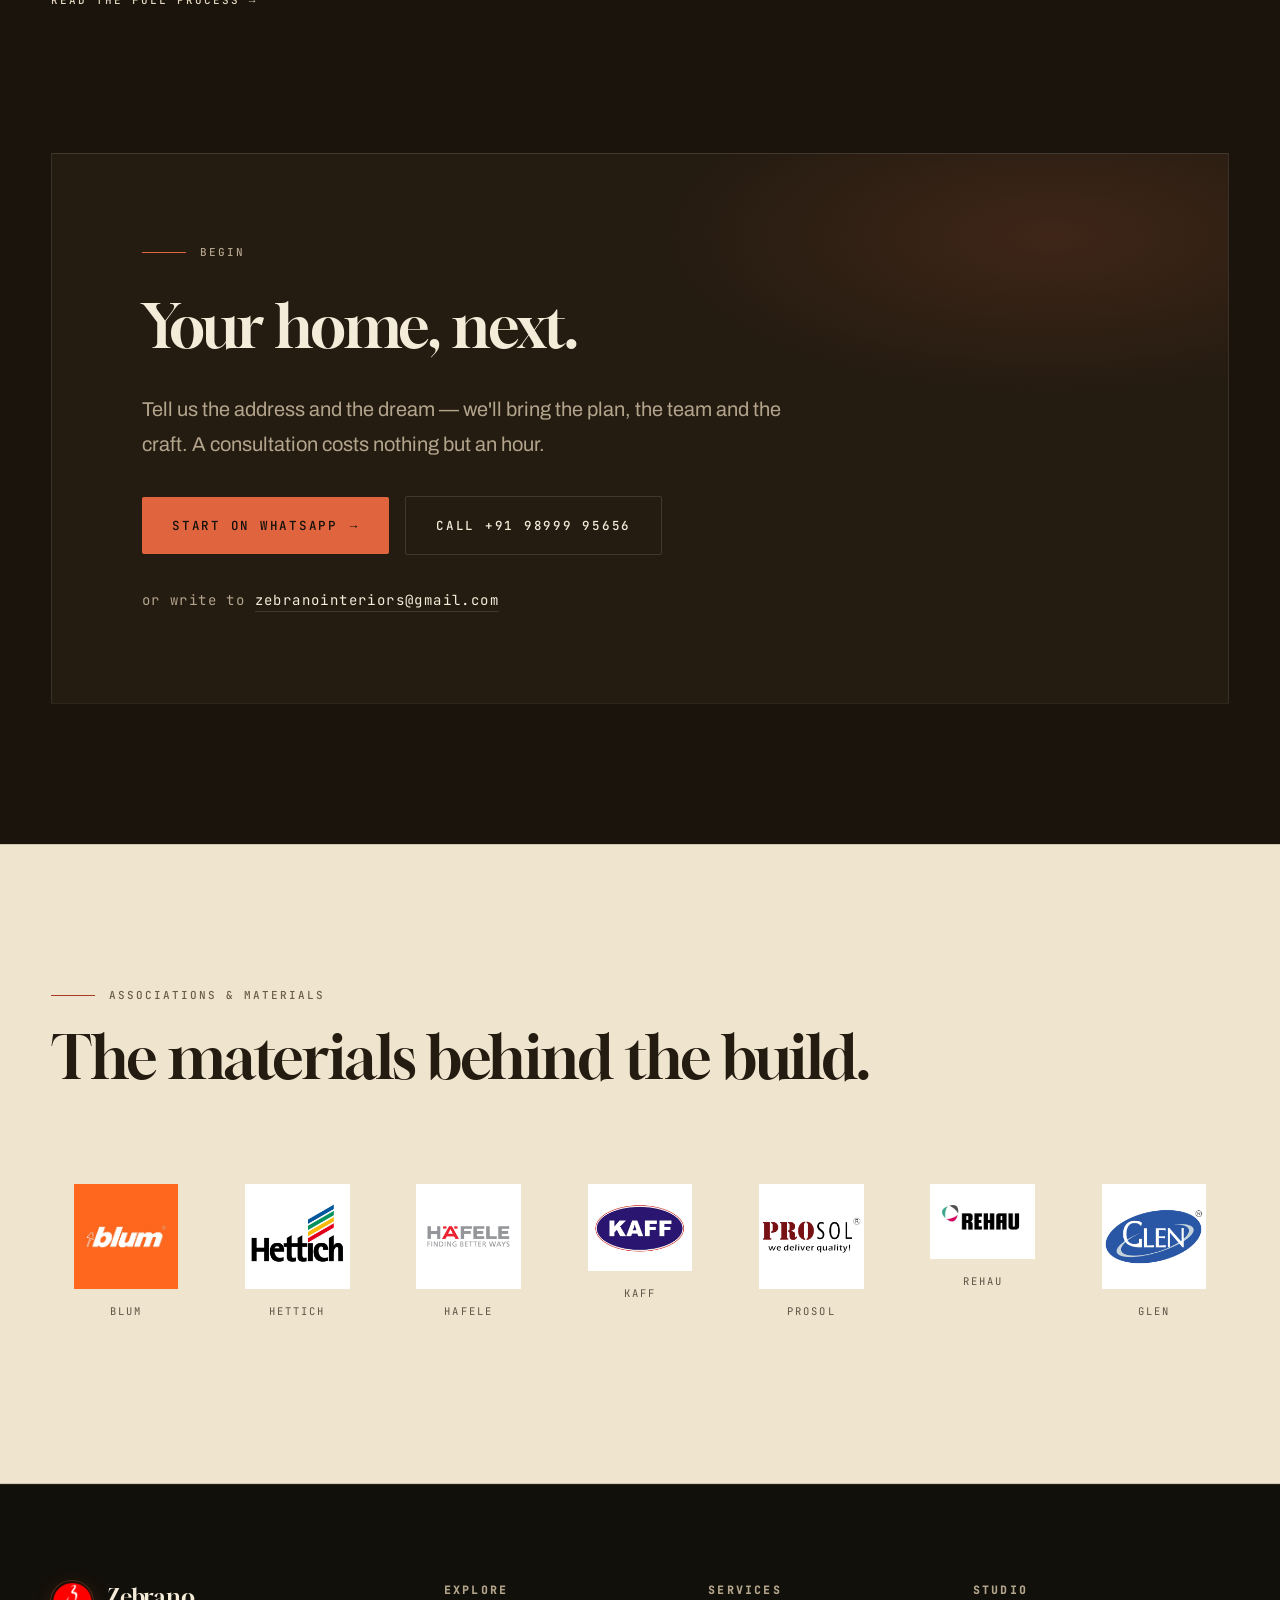
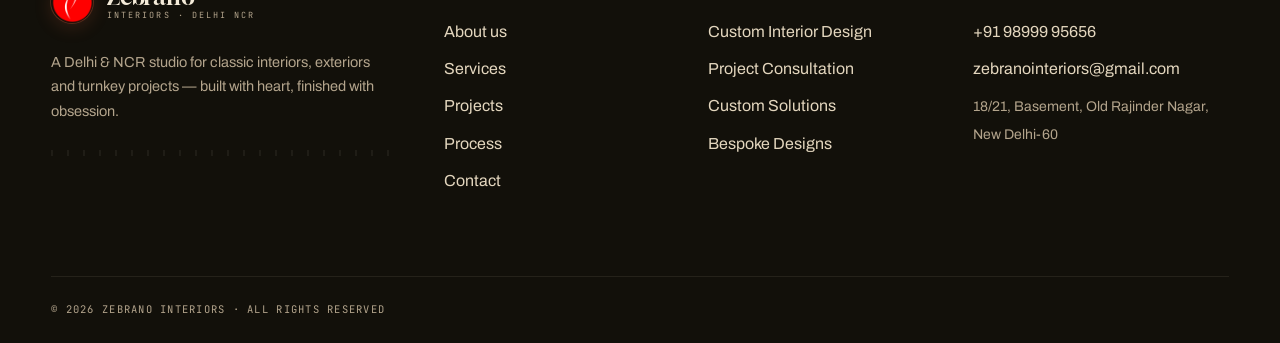
==== commit 92f70ff0: "add close button to mobile menu overlay (all pages)" ====
--- a/index.html
+++ b/index.html
@@ -86,6 +86,7 @@
 </header>
 
 <div class="menu" id="menu">
+  <button class="menu-close" type="button" data-menu-close aria-label="Close menu">✕</button>
   <nav aria-label="Mobile">
     <a href="index.html"><small>01</small>Studio</a>
     <a href="about.html"><small>02</small>About</a>
@@ -265,15 +266,15 @@
         <h2 class="display h-section" data-split data-reveal>Four phases, one calm build.</h2>
       </div>
       <div class="proc">
-        <div class="proc-item" data-reveal>
+        <div class="proc-item" data-reveal><span class="proc-arrow" aria-hidden="true">→</span>
           <h3>Planning Phase</h3>
           <p>Vision into blueprints — budgets, layouts and feasibility before anything moves.</p>
         </div>
-        <div class="proc-item" data-reveal data-delay="1">
+        <div class="proc-item" data-reveal data-delay="1"><span class="proc-arrow" aria-hidden="true">→</span>
           <h3>Design Process</h3>
           <p>Creativity woven into function, visualised in 3D until every detail is decided.</p>
         </div>
-        <div class="proc-item" data-reveal data-delay="2">
+        <div class="proc-item" data-reveal data-delay="2"><span class="proc-arrow" aria-hidden="true">→</span>
           <h3>Execution Phase</h3>
           <p>From concept to reality — a flawless, supervised transition into built space.</p>
         </div>
--- a/assets/css/main.css
+++ b/assets/css/main.css
@@ -168,6 +168,15 @@
 }
 body.nav-open { overflow: hidden; }
 body.nav-open .menu { opacity: 1; visibility: visible; transform: none; }
+.menu-close {
+  position: absolute; top: max(18px, env(safe-area-inset-top)); right: calc(var(--pad) * 0.75);
+  width: 44px; height: 44px; display: grid; place-items: center; z-index: 3;
+  border: 1px solid var(--hairline); border-radius: 50%;
+  background: transparent; color: var(--bone-50); font-size: 15px; line-height: 1;
+  cursor: pointer; transition: color 0.25s, border-color 0.25s, transform 0.25s var(--ease-out);
+}
+.menu-close:hover { color: var(--cinnabar-400); border-color: var(--cinnabar-500); transform: rotate(90deg); }
+@media (max-width: 640px) { .menu-close { top: max(14px, env(safe-area-inset-top)); right: 18px; } }
 .menu { overflow-y: auto; padding: calc(var(--pad)) calc(var(--pad)) max(calc(var(--pad)), env(safe-area-inset-bottom)); }
 .menu nav { width: 100%; }
 .menu nav a {
@@ -360,11 +369,12 @@
 .proc { display: grid; grid-template-columns: repeat(4, 1fr); gap: var(--gutter); counter-reset: proc; }
 .proc-item { border-top: 1px solid var(--hairline); padding-top: 22px; position: relative; }
 .proc-item::before { counter-increment: proc; content: "0" counter(proc); font-family: var(--font-mono); font-size: 12px; color: var(--cinnabar-400); letter-spacing: 0.2em; }
-.proc-item::after {
-  content: "→"; position: absolute; top: 2px; right: calc(var(--gutter) / -2);
-  transform: translateX(50%); color: var(--cinnabar-400); font-size: 15px; line-height: 1;
-}
-.proc-item:last-child::after { display: none; }
+.proc-arrow {
+  position: absolute; top: 22px; right: calc(var(--gutter) / -2);
+  transform: translateX(50%); color: var(--cinnabar-400); font-size: 13px; line-height: 1;
+  pointer-events: none;
+}
+.proc-item:last-child .proc-arrow { display: none; }
 .proc-item h3 { font-size: 1.06rem; margin-top: 16px; color: var(--bone-50); font-family: var(--font-body); font-weight: 600; letter-spacing: 0; line-height: 1.4; }
 .proc-item p { margin-top: 8px; font-size: 14.5px; color: var(--stone-400); }
 
@@ -558,7 +568,7 @@
   .stats { grid-template-columns: 1fr 1fr; gap: 34px 20px; }
   .spot-grid { grid-template-columns: 1fr; }
   .proc { grid-template-columns: 1fr 1fr; }
-  .proc-item::after { display: none; }
+  .proc-arrow { display: none; }
   .story { grid-template-columns: 1fr; }
   .values { grid-template-columns: 1fr 1fr; }
   .offer { grid-template-columns: 1fr; }
@@ -572,7 +582,7 @@
   .hero-plate-frame { max-width: 100%; }
   .stats { grid-template-columns: 1fr 1fr; }
   .proc { grid-template-columns: 1fr; }
-  .proc-item::after { content: "↓"; right: auto; left: 0; top: auto; bottom: -16px; transform: none; }
+  .proc-arrow { right: auto; left: 0; top: auto; bottom: -16px; transform: rotate(90deg); }
   .values { grid-template-columns: 1fr; }
   .works { grid-template-columns: 1fr; }
   .works .plate:nth-child(even) { transform: none; }
